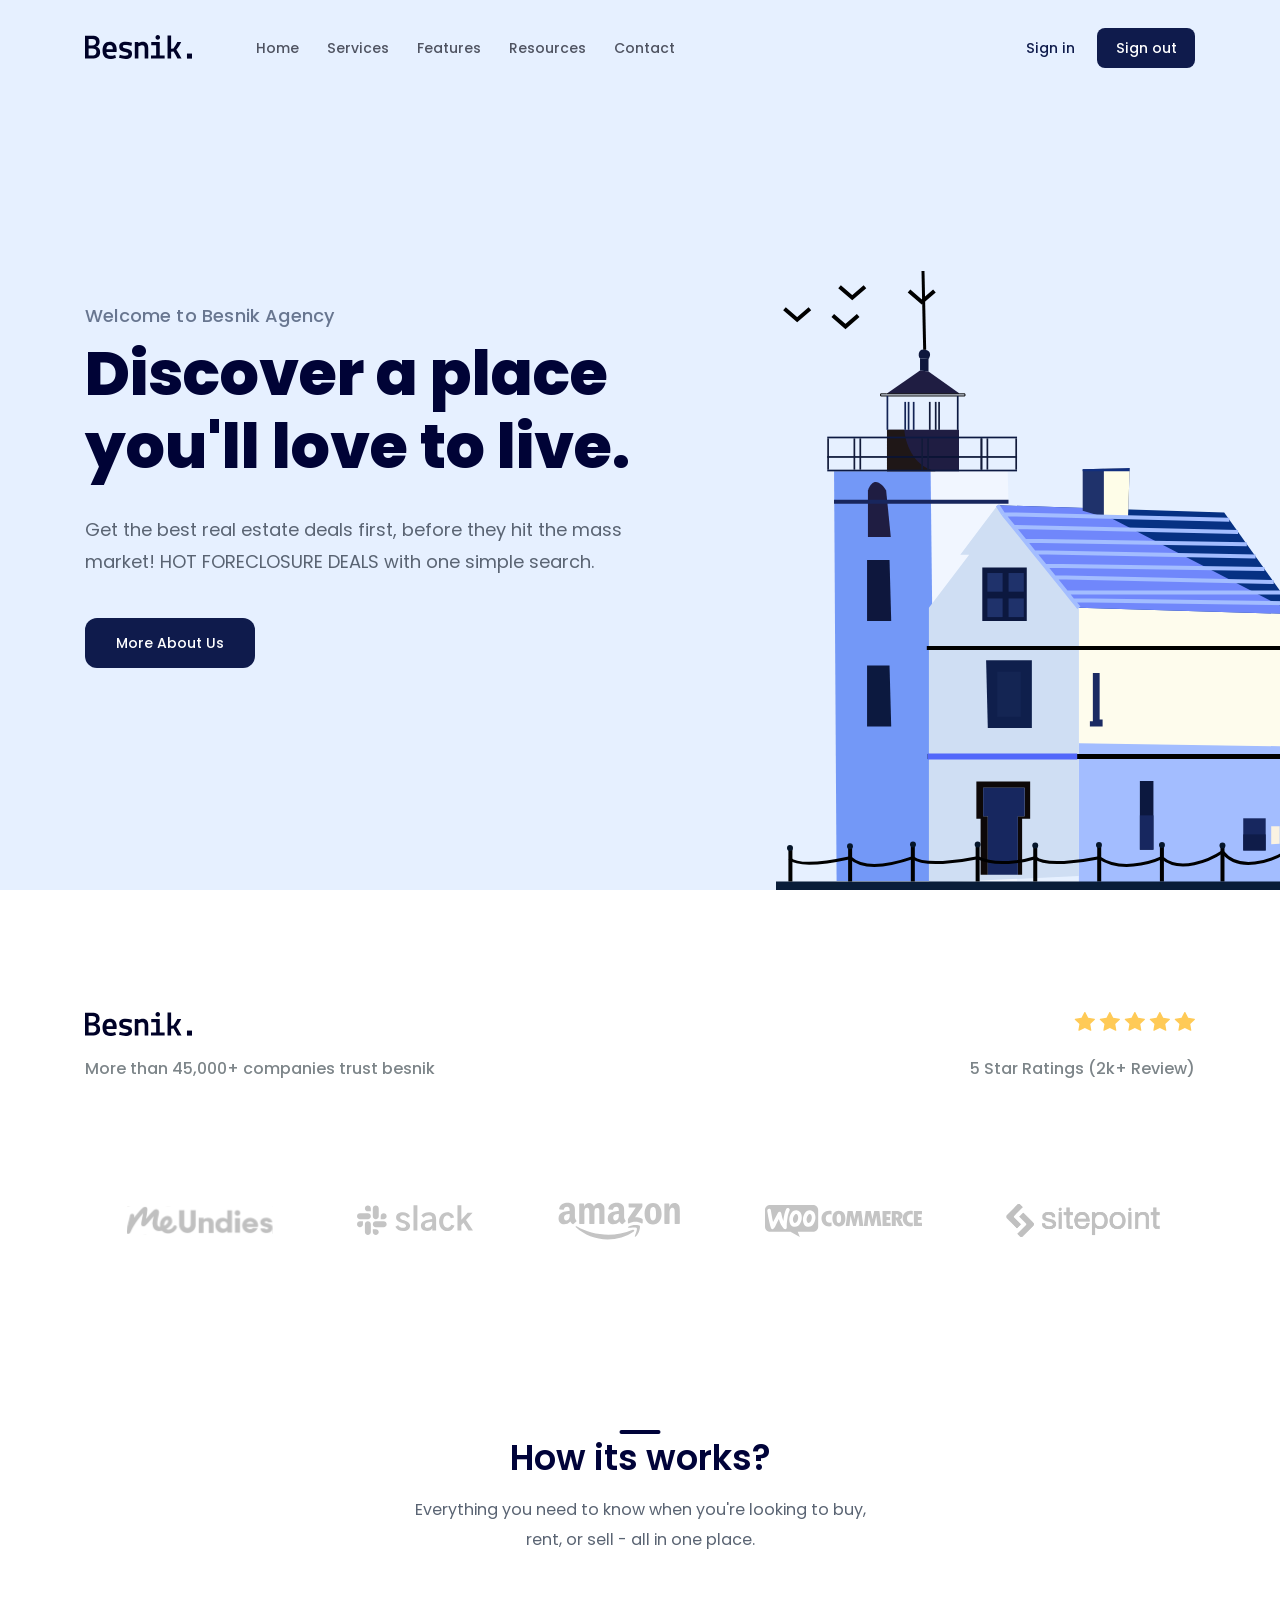
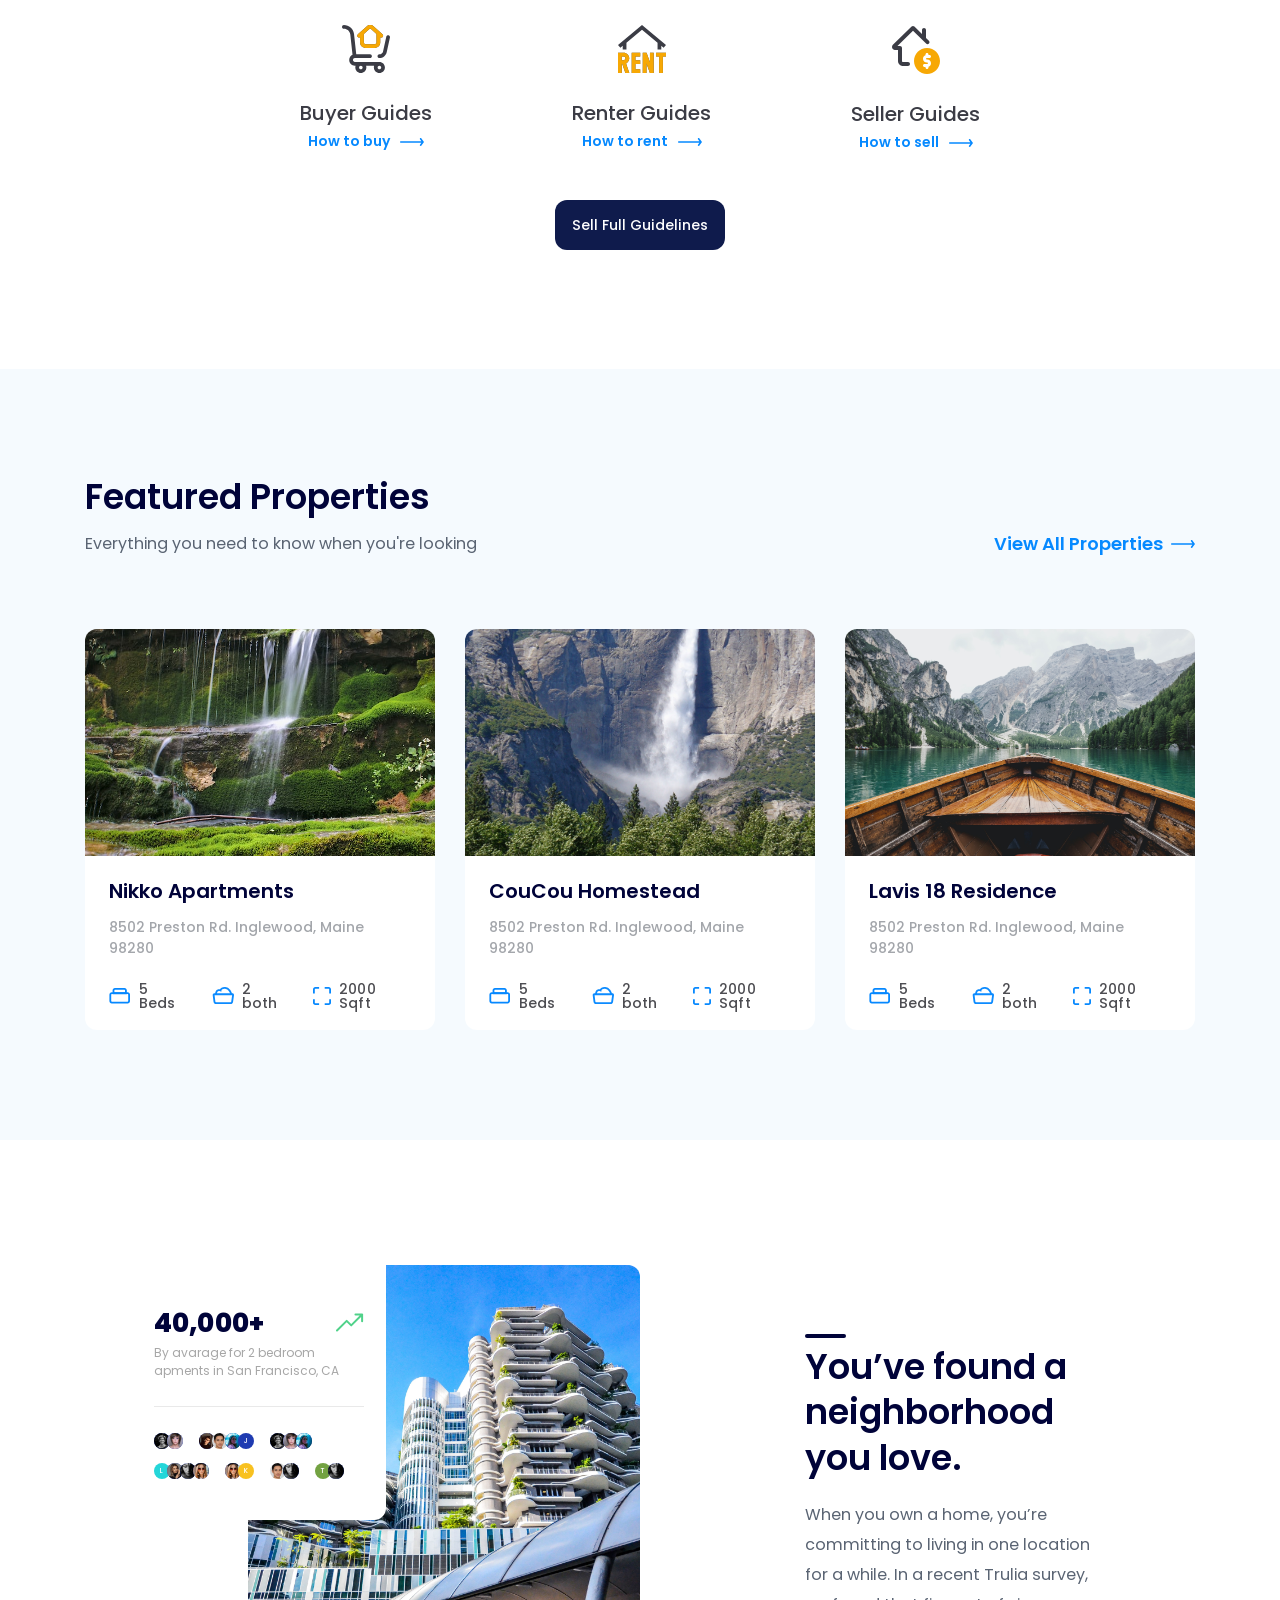
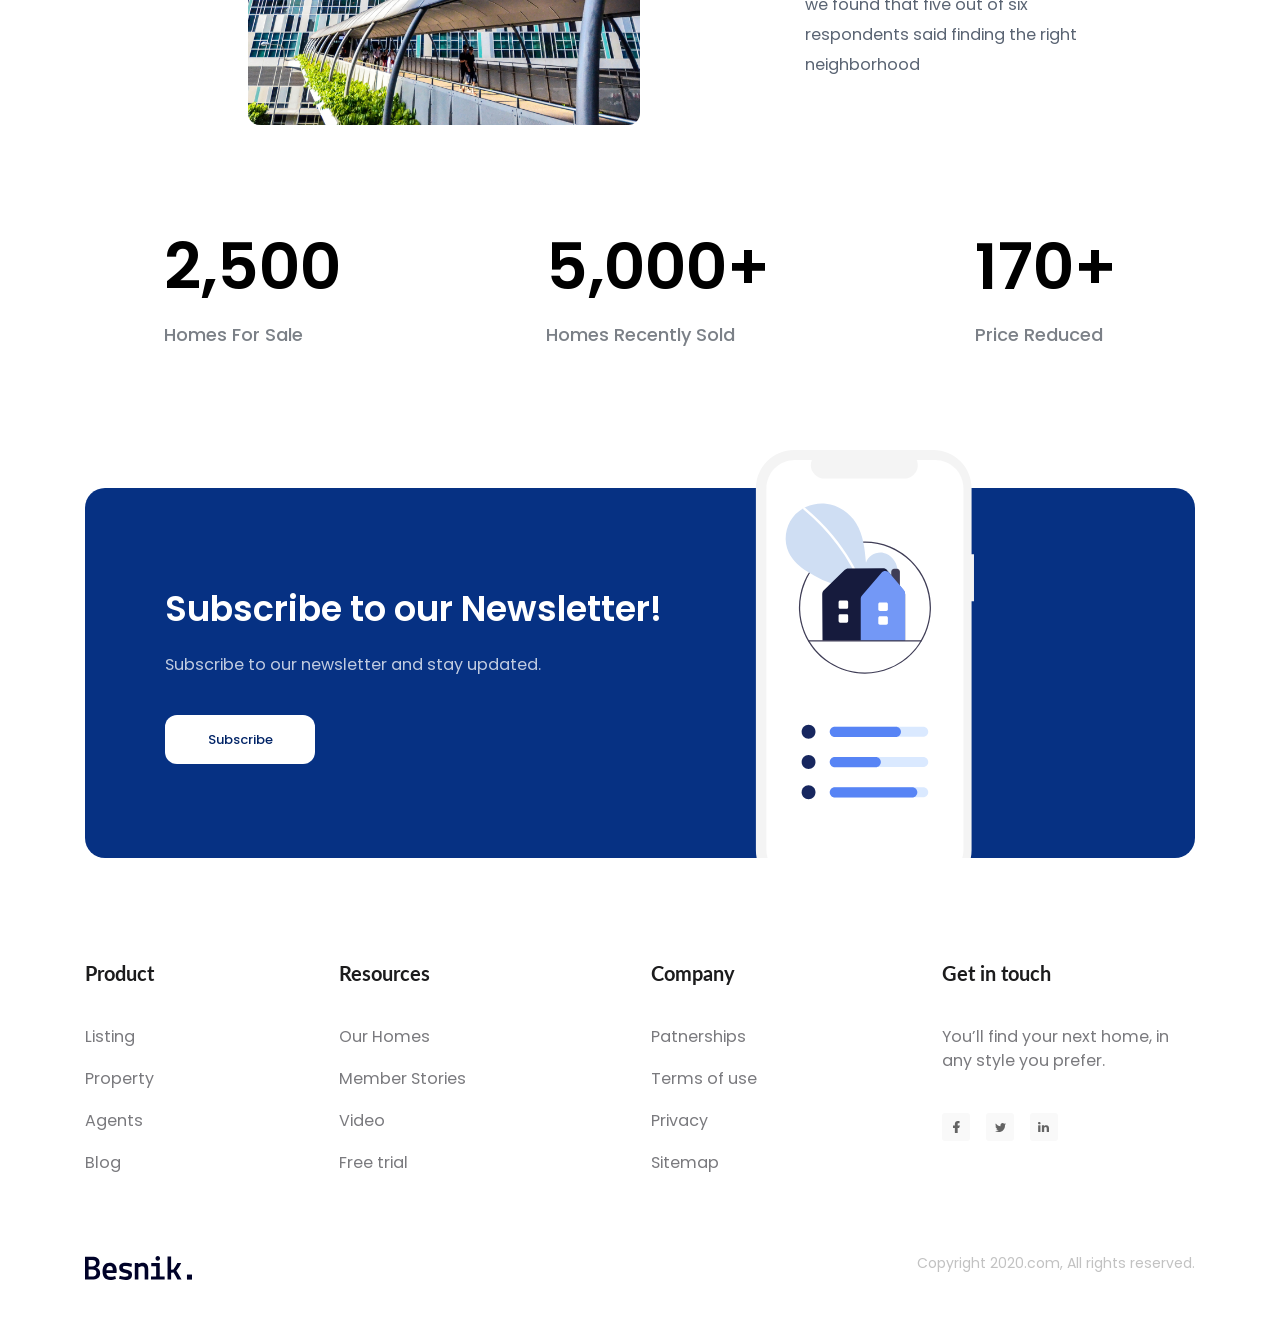
==== index.html @ 180d8fe3 "Rename" ====
<!DOCTYPE html>
<html lang="en">
    <head>
        <meta charset="UTF-8" />
        <meta http-equiv="X-UA-Compatible" content="IE=edge" />
        <meta name="viewport" content="width=device-width, initial-scale=1.0" />
        <link rel="stylesheet" href="./assets/css/reset.css" />
        <link rel="preconnect" href="https://fonts.googleapis.com" />
        <link rel="preconnect" href="https://fonts.gstatic.com" crossorigin />
        <link
            href="https://fonts.googleapis.com/css2?family=Lato:wght@700&display=swap"
            rel="stylesheet"
        />
        <link rel="stylesheet" href="./assets/font/stylesheet.css" />
        <link rel="stylesheet" href="./assets/css/style.css" />
        <title>Project 1</title>
    </head>
    <body>
        <main>
            <!-- Header -->
            <header class="stick-header">
                <div class="content">
                    <nav class="navbar">
                        <!-- Logo -->
                        <a href="#"
                            ><img src="./assets/image/Logo.svg" alt="Besnik."
                        /></a>
                        <!-- Navigation -->
                        <ul>
                            <li><a href="#">Home</a></li>
                            <li><a href="#services">Services</a></li>
                            <li><a href="#features">Features</a></li>
                            <li><a href="#resources">Resources</a></li>
                            <li><a href="#contact">Contact</a></li>
                        </ul>
                        <!-- Action -->
                        <div class="action">
                            <a href="#!" class="action-link">Sign in</a>
                            <a href="#!" class="btn btn-action">Sign out</a>
                        </div>
                    </nav>
                </div>
            </header>
            <div class="hero-wrap">
                <div class="content">
                    <!-- Hero -->
                    <div class="infor">
                        <p class="sub-title">Welcome to Besnik Agency</p>
                        <h1 class="title">
                            Discover a place you'll love to live.
                        </h1>
                        <p class="desc">
                            Get the best real estate deals first, before they
                            hit the mass market! HOT FORECLOSURE DEALS with one
                            simple search.
                        </p>
                        <a href="#!" class="btn hero-cta">More About Us</a>
                    </div>
                    <img
                        src="./assets/image/house illustration.svg"
                        alt="Discover a place you'll love to live"
                        class="hero-img"
                    />
                </div>
            </div>

            <!-- Client -->
            <div class="client">
                <div class="content">
                    <div class="row">
                        <img src="./assets/image/Logo.svg" alt="Besnik." />
                        <div class="star">
                            <img src="./assets/image/Star.svg" alt="star" />
                            <img src="./assets/image/Star.svg" alt="star" />
                            <img src="./assets/image/Star.svg" alt="star" />
                            <img src="./assets/image/Star.svg" alt="star" />
                            <img src="./assets/image/Star.svg" alt="star" />
                        </div>
                    </div>
                    <div class="row">
                        <p class="desc">
                            More than 45,000+ companies trust besnik
                        </p>
                        <p class="desc">5 Star Ratings (2k+ Review)</p>
                    </div>
                    <div class="image">
                        <a href="#!">
                            <img src="./assets/image/logo -1.svg" alt="" />
                        </a>
                        <a href="#!">
                            <img src="./assets/image/logo -2.svg" alt="" />
                        </a>
                        <a href="#!">
                            <img src="./assets/image/logo -3.svg" alt="" />
                        </a>
                        <a href="#!">
                            <img src="./assets/image/logo -4.svg" alt="" />
                        </a>
                        <a href="#!">
                            <img src="./assets/image/logo -5.svg" alt="" />
                        </a>
                    </div>
                </div>
            </div>

            <!-- Guide -->
            <div id="services" class="guide">
                <div class="content">
                    <h2 class="sub-title">How its works?</h2>
                    <p class="desc">
                        Everything you need to know when you're looking to buy,
                        rent, or sell - all in one place.
                    </p>

                    <ul class="list-guide">
                        <li class="guide-item">
                            <img
                                src="./assets/image/Buyer.svg"
                                alt="Buyer"
                                class="icon"
                            />
                            <h3 class="title">Buyer Guides</h3>
                            <a href="#!" class="link">
                                <span>How to buy</span>
                                <img
                                    src="./assets/image/arrow-right.svg"
                                    alt="Arrow"
                                    class="arrow"
                                />
                            </a>
                        </li>

                        <li class="guide-item">
                            <img
                                src="./assets/image/renter.svg"
                                alt="Renter"
                                class="icon"
                            />
                            <h3 class="title">Renter Guides</h3>
                            <a href="#!" class="link">
                                <span>How to rent</span>
                                <img
                                    src="./assets/image/arrow-right.svg"
                                    alt="Arrow"
                                    class="arrow"
                                />
                            </a>
                        </li>

                        <li class="guide-item">
                            <img
                                src="./assets/image/seller.svg"
                                alt="Buyer"
                                class="icon"
                            />
                            <h3 class="title">Seller Guides</h3>
                            <a href="#!" class="link">
                                <span>How to sell</span>
                                <img
                                    src="./assets/image/arrow-right.svg"
                                    alt="Arrow"
                                    class="arrow"
                                />
                            </a>
                        </li>
                    </ul>
                    <div class="guide-cta">
                        <a href="#!" class="btn">Sell Full Guidelines</a>
                    </div>
                </div>
            </div>

            <!-- Featured -->
            <div class="featured" id="features">
                <div class="content">
                    <header>
                        <h2 class="sub-title">Featured Properties</h2>
                        <div class="row">
                            <p class="desc">
                                Everything you need to know when you're looking
                            </p>
                            <a href="#!" class="link">
                                <span>View All Properties</span>
                                <img
                                    src="./assets/image/arrow-right.svg"
                                    alt="arrow"
                                    class="arrow"
                                />
                            </a>
                        </div>
                    </header>
                    <div class="list">
                        <!-- Feature 1 -->
                        <div class="item">
                            <a href="#!">
                                <img
                                    src="./assets/image/picture6.jpg"
                                    alt="picture1"
                                    class="thumb"
                                />
                            </a>
                            <div class="body">
                                <h3 class="title line-clamp">
                                    <a href="#!">Nikko Apartments</a>
                                </h3>
                                <p class="desc line-clamp">
                                    8502 Preston Rd. Inglewood, Maine 98280
                                </p>
                                <div class="info">
                                    <img
                                        src="./assets/image/icon1.svg"
                                        alt="icon1"
                                        class="icon"
                                    />
                                    <span class="label">5 Beds</span>
                                    <img
                                        src="./assets/image/icon2.svg"
                                        alt="icon1"
                                        class="icon"
                                    />
                                    <span class="label">2 both</span>
                                    <img
                                        src="./assets/image/icon3.svg"
                                        alt="icon1"
                                        class="icon"
                                    />
                                    <span class="label">2000 Sqft</span>
                                </div>
                            </div>
                        </div>
                        <!-- Feature 2 -->
                        <div class="item">
                            <a href="#!">
                                <img
                                    src="./assets/image/picture7.jpg"
                                    alt="picture1"
                                    class="thumb"
                                />
                            </a>
                            <div class="body">
                                <h3 class="title line-clamp">
                                    <a href="#!">CouCou Homestead</a>
                                </h3>
                                <p class="desc line-clamp">
                                    8502 Preston Rd. Inglewood, Maine 98280
                                </p>
                                <div class="info">
                                    <img
                                        src="./assets/image/icon1.svg"
                                        alt="icon1"
                                        class="icon"
                                    />
                                    <span class="label">5 Beds</span>
                                    <img
                                        src="./assets/image/icon2.svg"
                                        alt="icon1"
                                        class="icon"
                                    />
                                    <span class="label">2 both</span>
                                    <img
                                        src="./assets/image/icon3.svg"
                                        alt="icon1"
                                        class="icon"
                                    />
                                    <span class="label">2000 Sqft</span>
                                </div>
                            </div>
                        </div>
                        <!-- Feature 3 -->
                        <div class="item">
                            <a href="#!">
                                <img
                                    src="./assets/image/picture8.jpg"
                                    alt="picture1"
                                    class="thumb"
                                />
                            </a>
                            <div class="body">
                                <h3 class="title line-clamp">
                                    <a href="#!">Lavis 18 Residence</a>
                                </h3>
                                <p class="desc line-clamp">
                                    8502 Preston Rd. Inglewood, Maine 98280
                                </p>
                                <div class="info">
                                    <img
                                        src="./assets/image/icon1.svg"
                                        alt="icon1"
                                        class="icon"
                                    />
                                    <span class="label">5 Beds</span>
                                    <img
                                        src="./assets/image/icon2.svg"
                                        alt="icon1"
                                        class="icon"
                                    />
                                    <span class="label">2 both</span>
                                    <img
                                        src="./assets/image/icon3.svg"
                                        alt="icon1"
                                        class="icon"
                                    />
                                    <span class="label">2000 Sqft</span>
                                </div>
                            </div>
                        </div>
                    </div>
                </div>
            </div>

            <!-- Stats -->
            <div class="stats" id="resources">
                <div class="content">
                    <div class="row">
                        <div class="img-block">
                            <img
                                class="image"
                                src="./assets/image/picture10.jpg"
                                alt="You’ve found a neighborhood you love."
                            />
                            <!-- Trend -->
                            <div class="trend">
                                <div class="row">
                                    <strong class="value">40,000+</strong>
                                    <img
                                        src="./assets/image/Vector 120.svg"
                                        alt=""
                                        class="icon"
                                    />
                                </div>
                                <p class="desc">
                                    By avarage for 2 bedroom apments in San
                                    Francisco, CA
                                </p>
                                <div class="separate"></div>
                                <div class="avatar-box">
                                    <div class="avatar-group">
                                        <img
                                            src="./assets/image/avatar-1.jpeg"
                                            alt=""
                                            class="avatar"
                                        />
                                        <img
                                            src="./assets/image/avatar-2.jpg"
                                            alt=""
                                            class="avatar"
                                        />
                                    </div>
                                    <div class="avatar-group">
                                        <img
                                            src="./assets/image/avatar-3.jpg"
                                            alt=""
                                            class="avatar"
                                        />
                                        <img
                                            src="./assets/image/avatar-9.jpg"
                                            alt=""
                                            class="avatar"
                                        />
                                        <img
                                            src="./assets/image/avatar-5.jpg"
                                            alt=""
                                            class="avatar"
                                        />
                                        <div class="avatar">J</div>
                                    </div>
                                    <div class="avatar-group">
                                        <img
                                            src="./assets/image/avatar-1.jpeg"
                                            alt=""
                                            class="avatar"
                                        />
                                        <img
                                            src="./assets/image/avatar-2.jpg"
                                            alt=""
                                            class="avatar"
                                        />
                                        <img
                                            src="./assets/image/avatar-5.jpg"
                                            alt=""
                                            class="avatar"
                                        />
                                    </div>
                                    <div class="avatar-group">
                                        <div
                                            class="avatar"
                                            style="--bg-color: #24d6d9"
                                        >
                                            L
                                        </div>
                                        <img
                                            src="./assets/image/avatar-8.jpg"
                                            alt=""
                                            class="avatar"
                                        />
                                        <img
                                            src="./assets/image/avatar-6.jpeg"
                                            alt=""
                                            class="avatar"
                                        />
                                        <img
                                            src="./assets/image/avatar-10.jpg"
                                            alt=""
                                            class="avatar"
                                        />
                                    </div>
                                    <div class="avatar-group">
                                        <img
                                            src="./assets/image/avatar-10.jpg"
                                            alt=""
                                            class="avatar"
                                        />
                                        <div
                                            class="avatar"
                                            style="--bg-color: #f8c120"
                                        >
                                            K
                                        </div>
                                    </div>
                                    <div class="avatar-group">
                                        <img
                                            src="./assets/image/avatar-9.jpg"
                                            alt=""
                                            class="avatar"
                                        />
                                        <img
                                            src="./assets/image/avatar-6.jpeg"
                                            alt=""
                                            class="avatar"
                                        />
                                    </div>
                                    <div class="avatar-group">
                                        <div
                                            class="avatar"
                                            style="--bg-color: #73a242"
                                        >
                                            T
                                        </div>
                                        <img
                                            src="./assets/image/avatar-6.jpeg"
                                            alt=""
                                            class="avatar"
                                        />
                                    </div>
                                </div>
                            </div>
                        </div>
                        <div class="info-block">
                            <h2 class="sub-title">
                                You’ve found a neighborhood you love.
                            </h2>
                            <p class="desc">
                                When you own a home, you’re committing to living
                                in one location for a while. In a recent Trulia
                                survey, we found that five out of six
                                respondents said finding the right neighborhood
                            </p>
                        </div>
                    </div>
                    <div class="row row-qyt">
                        <div class="qyt-item">
                            <strong class="qyt">2,500</strong>
                            <p class="qyt-desc">Homes For Sale</p>
                        </div>
                        <div class="qyt-item">
                            <strong class="qyt">5,000+</strong>
                            <p class="qyt-desc">Homes Recently Sold</p>
                        </div>
                        <div class="qyt-item">
                            <strong class="qyt">170+</strong>
                            <p class="qyt-desc">Price Reduced</p>
                        </div>
                    </div>
                </div>
            </div>

            <!-- Subscription -->
            <div class="subscription" id="contact">
                <div class="content">
                    <div class="body">
                        <div class="info">
                            <h2 class="sub-title line-clamp">
                                Subscribe to our Newsletter!
                            </h2>
                            <p class="desc line-clamp" style="--line-clamp: 3">
                                Subscribe to our newsletter and stay updated.
                            </p>
                            <a href="#!" class="btn">Subscribe</a>
                        </div>
                        <img
                            src="./assets/image/home.svg"
                            alt="Subscribe to our Newsletter!"
                            class="image"
                        />
                    </div>
                </div>
            </div>

            <!-- Footer -->
            <footer class="footer">
                <div class="content">
                    <div class="row row-top">
                        <!-- Product column -->
                        <div class="column">
                            <h3 class="heading">Product</h3>
                            <ul class="list">
                                <li class="item">
                                    <a href="" class="link">Listing</a>
                                </li>
                                <li class="item">
                                    <a href="" class="link">Property</a>
                                </li>
                                <li class="item">
                                    <a href="" class="link">Agents</a>
                                </li>
                                <li class="item">
                                    <a href="" class="link">Blog</a>
                                </li>
                            </ul>
                        </div>
                        <!-- Resources column -->
                        <div class="column">
                            <h3 class="heading">Resources</h3>
                            <ul class="list">
                                <li class="item">
                                    <a href="" class="link">Our Homes</a>
                                </li>
                                <li class="item">
                                    <a href="" class="link">Member Stories</a>
                                </li>
                                <li class="item">
                                    <a href="" class="link">Video</a>
                                </li>
                                <li class="item">
                                    <a href="" class="link">Free trial</a>
                                </li>
                            </ul>
                        </div>
                        <!-- Company column -->
                        <div class="column">
                            <h3 class="heading">Company</h3>
                            <ul class="list">
                                <li class="item">
                                    <a href="" class="link">Patnerships</a>
                                </li>
                                <li class="item">
                                    <a href="" class="link">Terms of use</a>
                                </li>
                                <li class="item">
                                    <a href="" class="link">Privacy</a>
                                </li>
                                <li class="item">
                                    <a href="" class="link">Sitemap</a>
                                </li>
                            </ul>
                        </div>
                        <!-- Get in touch column -->
                        <div class="column">
                            <h3 class="heading">Get in touch</h3>
                            <p class="desc">
                                You’ll find your next home, in any style you
                                prefer.
                            </p>
                            <div class="icon-link">
                                <a href="" class="social-link">
                                    <img
                                        src="./assets/image/Facebook.svg"
                                        alt=""
                                    />
                                </a>
                                <a href="" class="social-link">
                                    <img
                                        src="./assets/image/Twitter.svg"
                                        alt=""
                                    />
                                </a>
                                <a href="" class="social-link">
                                    <img
                                        src="./assets/image/inlink.svg"
                                        alt=""
                                    />
                                </a>
                            </div>
                        </div>
                    </div>
                    <div class="row row-bottom">
                        <img src="./assets/image/Logo.svg" alt="Besnik." />
                        <p class="copy-right">
                            Copyright 2020.com, All rights reserved.
                        </p>
                    </div>
                </div>
            </footer>
        </main>
    </body>
</html>
---- assets/font/stylesheet.css ----
/* ========================Poppins================================= */
@font-face {
    font-family: 'Poppins';
    src: url('Poppins/Poppins-BlackItalic.woff2') format('woff2'),
        url('Poppins/Poppins-BlackItalic.woff') format('woff');
    font-weight: 900;
    font-style: italic;
    font-display: swap;
}

@font-face {
    font-family: 'Poppins';
    src: url('Poppins/Poppins-Bold.woff2') format('woff2'),
        url('Poppins/Poppins-Bold.woff') format('woff');
    font-weight: bold;
    font-style: normal;
    font-display: swap;
}

@font-face {
    font-family: 'Poppins';
    src: url('Poppins/Poppins-Black.woff2') format('woff2'),
        url('Poppins/Poppins-Black.woff') format('woff');
    font-weight: 900;
    font-style: normal;
    font-display: swap;
}

@font-face {
    font-family: 'Poppins';
    src: url('Poppins/Poppins-BoldItalic.woff2') format('woff2'),
        url('Poppins/Poppins-BoldItalic.woff') format('woff');
    font-weight: bold;
    font-style: italic;
    font-display: swap;
}

@font-face {
    font-family: 'Poppins';
    src: url('Poppins/Poppins-Light.woff2') format('woff2'),
        url('Poppins/Poppins-Light.woff') format('woff');
    font-weight: 300;
    font-style: normal;
    font-display: swap;
}

@font-face {
    font-family: 'Poppins';
    src: url('Poppins/Poppins-ExtraBoldItalic.woff2') format('woff2'),
        url('Poppins/Poppins-ExtraBoldItalic.woff') format('woff');
    font-weight: bold;
    font-style: italic;
    font-display: swap;
}

@font-face {
    font-family: 'Poppins';
    src: url('Poppins/Poppins-Italic.woff2') format('woff2'),
        url('Poppins/Poppins-Italic.woff') format('woff');
    font-weight: normal;
    font-style: italic;
    font-display: swap;
}

@font-face {
    font-family: 'Poppins';
    src: url('Poppins/Poppins-ExtraBold.woff2') format('woff2'),
        url('Poppins/Poppins-ExtraBold.woff') format('woff');
    font-weight: bold;
    font-style: normal;
    font-display: swap;
}

@font-face {
    font-family: 'Poppins';
    src: url('Poppins/Poppins-ExtraLight.woff2') format('woff2'),
        url('Poppins/Poppins-ExtraLight.woff') format('woff');
    font-weight: 200;
    font-style: normal;
    font-display: swap;
}

@font-face {
    font-family: 'Poppins';
    src: url('Poppins/Poppins-ExtraLightItalic.woff2') format('woff2'),
        url('Poppins/Poppins-ExtraLightItalic.woff') format('woff');
    font-weight: 200;
    font-style: italic;
    font-display: swap;
}

@font-face {
    font-family: 'Poppins';
    src: url('Poppins/Poppins-SemiBold.woff2') format('woff2'),
        url('Poppins/Poppins-SemiBold.woff') format('woff');
    font-weight: 600;
    font-style: normal;
    font-display: swap;
}

@font-face {
    font-family: 'Poppins';
    src: url('Poppins/Poppins-MediumItalic.woff2') format('woff2'),
        url('Poppins/Poppins-MediumItalic.woff') format('woff');
    font-weight: 500;
    font-style: italic;
    font-display: swap;
}

@font-face {
    font-family: 'Poppins';
    src: url('Poppins/Poppins-Medium.woff2') format('woff2'),
        url('Poppins/Poppins-Medium.woff') format('woff');
    font-weight: 500;
    font-style: normal;
    font-display: swap;
}

@font-face {
    font-family: 'Poppins';
    src: url('Poppins/Poppins-Regular.woff2') format('woff2'),
        url('Poppins/Poppins-Regular.woff') format('woff');
    font-weight: normal;
    font-style: normal;
    font-display: swap;
}

@font-face {
    font-family: 'Poppins';
    src: url('Poppins/Poppins-LightItalic.woff2') format('woff2'),
        url('Poppins/Poppins-LightItalic.woff') format('woff');
    font-weight: 300;
    font-style: italic;
    font-display: swap;
}

@font-face {
    font-family: 'Poppins';
    src: url('Poppins/Poppins-SemiBoldItalic.woff2') format('woff2'),
        url('Poppins/Poppins-SemiBoldItalic.woff') format('woff');
    font-weight: 600;
    font-style: italic;
    font-display: swap;
}

@font-face {
    font-family: 'Poppins';
    src: url('Poppins/Poppins-ThinItalic.woff2') format('woff2'),
        url('Poppins/Poppins-ThinItalic.woff') format('woff');
    font-weight: 100;
    font-style: italic;
    font-display: swap;
}

@font-face {
    font-family: 'Poppins';
    src: url('Poppins/Poppins-Thin.woff2') format('woff2'),
        url('Poppins/Poppins-Thin.woff') format('woff');
    font-weight: 100;
    font-style: normal;
    font-display: swap;
}
---- assets/css/style.css ----
* {
    box-sizing: border-box;
}
:root {
    --primary-color: #0f1b4c;
}
html,
body {
    scroll-behavior: smooth;
}
html {
    font-size: 62.5%;
}
body {
    font-size: 1.6rem;
    font-family: "Poppins", sans-serif;
}
/* Common */
a {
    text-decoration: none;
}
.btn {
    display: inline-block;
    min-width: 98px;
    background: var(--primary-color);
    padding: 18px 16px;
    border-radius: 12px;
    font-weight: 500;
    font-size: 14px;
    text-align: center;
    color: #ffffff;
}
.btn:hover {
    opacity: 0.9;
}
.content {
    max-width: 1110px;
    width: calc(100% - 48px);
    margin-left: auto;
    margin-right: auto;
}
.line-clamp {
    display: -webkit-box;
    -webkit-line-clamp: var(--line-clamp, 2);
    -webkit-box-orient: vertical;
    overflow: hidden;
}
/* Header */
.stick-header {
    background-color: #e6f0ff;
    padding-top: 16px;
    position: sticky;
    top: 0;
    z-index: 1;
}

.navbar {
    display: flex;
    align-items: center;
    padding: 12px 0;
}
.navbar ul {
    display: flex;
    padding-left: 50px;
}
.navbar ul a {
    padding: 8px 14px;
    font-weight: 500;
    font-size: 1.4rem;
    line-height: 21px;
    color: #4f5361;
}
.navbar ul a:hover {
    text-decoration: underline;
}
.navbar .action {
    margin-left: auto;
}
.action .action-link {
    font-weight: 500;
    font-size: 1.4rem;
    line-height: 21px;
    color: var(--primary-color);
}
.action .action-link:hover {
    text-decoration: underline;
}
.action .btn-action {
    padding: 13px 16px;
    margin-left: 18px;
    border-radius: 8px;
}

/* Hero */
.hero-wrap {
    display: flex; /* để loại bỏ khoảng cách margin cosllap gây ra */
    justify-content: center;
    flex-direction: column;
    position: relative;
    background-color: #e6f0ff;
    height: calc(100vh - 90px);
}
.hero-wrap .infor {
    width: 51%;
}

.hero-wrap .infor .sub-title {
    font-weight: 500;
    font-size: 1.8rem;
    line-height: 1.5;
    letter-spacing: 0.01em;
    color: #687690;
}

.hero-wrap .infor .title {
    margin-top: 8px;
    font-weight: 700;
    font-size: 6.2rem;
    line-height: 1.19;
    color: #000336;
}

.hero-wrap .infor .desc {
    margin-top: 30px;
    font-weight: 400;
    font-size: 1.8rem;
    line-height: 1.78;
    color: #5a6473;
}

.hero-cta {
    min-width: 170px;
    margin-top: 40px;
}
.hero-img {
    position: absolute;
    right: calc((100vw - 1110px) / 2 - 165px);
    bottom: 0;
}

/* Client */
.client {
    margin-top: 79px;
    padding: 43px 0 41px;
}

.client .row {
    display: flex;
    justify-content: space-between;
}
.client .row .desc {
    margin-top: 23px;
    font-weight: 500;
    font-size: 1.6rem;
    line-height: 1.25;
    color: #7d8589;
}
.client .image {
    display: flex;
    justify-content: space-between;
    margin-top: 96px;
}
.client .image a {
    display: flex;
    align-items: center;
    height: 91px;
    padding: 0 42px;
}
.client .image a:hover {
    box-shadow: 0px 10px 20px rgba(0, 0, 0, 0.1);
    border-radius: 12px;
}

/* Guide */
.guide {
    margin-top: 40px;
    padding: 93px 0 79px;
}
.guide .sub-title {
    position: relative;
    font-weight: 600;
    font-size: 3.5rem;
    line-height: 1;
    text-align: center;
    color: #000339;
}

.guide .sub-title::before {
    position: absolute;
    content: "";
    display: inline-block;
    width: 41px;
    height: 4px;
    background: #000339;
    border-radius: 12px;
    left: 50%;
    transform: translateX(-50%);
    top: -10px;
}
.guide .desc {
    max-width: 42%;
    margin: 20px auto 0px;
    font-weight: 400;
    font-size: 1.6rem;
    line-height: 1.88;
    text-align: center;
    color: #5a6473;
}

.list-guide {
    display: flex;
    justify-content: center;
    margin-top: 70px;
}

.list-guide .guide-item {
    margin: 0px 70px;
    text-align: center;
}

.guide-item .title {
    margin-top: 26px;
    font-weight: 500;
    font-size: 2rem;
    line-height: 1.1;
    text-align: center;

    color: #3b3c45;
}

.guide-item .link {
    display: inline-block;
    margin-top: 10px;
    font-weight: 600;
    font-size: 1.4rem;
    text-align: center;
    color: #0689ff;
}
.guide-item .link .arrow {
    margin-left: 7px;
}

.guide-cta {
    margin-top: 50px;
    display: flex;
    justify-content: center;
}
.guide-cta .btn {
    min-width: 170px;
}

/* Featured */
.featured {
    margin-top: 40px;
    background-color: #f5fafe;
    padding: 110px 0;
}
.featured .sub-title {
    font-weight: 600;
    font-size: 3.5rem;
    line-height: 1;
    color: #000339;
}
.featured .row {
    margin-top: 15px;
    display: flex;
    justify-content: space-between;
}
.featured .row .desc {
    font-weight: 400;
    font-size: 1.6rem;
    line-height: 1.88;
    color: #5a6473;
}
.featured .row .link {
    display: flex;
    align-items: center;
    font-weight: 600;
    font-size: 1.8rem;
    color: #0689ff;
}
.featured .link .arrow {
    margin-left: 8px;
}

/* featured item */
.featured .list {
    margin-top: 70px;
    display: flex;
    gap: 30px;
}
.featured .item {
    background-color: #ffffff;
    flex: 1;
    border-radius: 12px;
}
.featured .item .body {
    padding: 17px 24px 20px;
}
.featured .item .thumb {
    object-fit: cover;
    width: 100%;
    height: 227px;
    border-top-left-radius: 12px;
    border-top-right-radius: 12px;
}
.featured .item .title a {
    font-style: normal;
    font-weight: 600;
    font-size: 2rem;
    line-height: 1.5;
    color: #000339;
}
.featured .item .desc {
    margin-top: 11px;
    font-weight: 500;
    font-size: 1.4rem;
    line-height: 1.5;
    color: #a3a6ab;
}
.featured .item .info {
    margin-top: 23px;
    display: flex;
    align-items: center;
}
.featured .info .icon {
    margin-left: 23px;
}
.featured .info .icon:first-child {
    margin-left: 0px;
}
.featured .info .label {
    margin-left: 8px;
    font-weight: 500;
    font-size: 1.4rem;
    letter-spacing: 0.01em;
    color: #4d4d52;
}

/* Stats */
.stats {
    margin-top: 75px;
    padding: 50px 0px;
}
.stats .content {
    max-width: 1017px;
}
.stats .row {
    display: flex;
}
.stats .img-block,
.info-block {
    width: 50%;
}
.stats .img-block {
    position: relative;
}
.stats .img-block .image {
    width: 77%;
    height: 460px;
    display: block;
    margin-left: auto;
    object-fit: cover;
    border-radius: 12px;
}
.stats .img-block .trend {
    position: absolute;
    top: 0;
    left: 0;
    width: 50%;
    padding: 45px 22px 41px;
    border-radius: 0px 0px 12px 12px;
    background-color: #ffffff;
}
.img-block .trend .value {
    font-weight: 700;
    font-size: 2.6rem;
    letter-spacing: 0.01em;

    color: #000339;
}
.img-block .trend .icon {
    margin-left: auto;
}
.img-block .trend .desc {
    margin-top: 8px;
    font-weight: 400;
    font-size: 1.2rem;
    line-height: 1.5;
    color: #a7a7a7;
}
.img-block .trend .separate {
    margin-top: 25.51px;
    height: 1.2px;
    background: #e9e9e9;
}
.avatar-box {
    display: flex;
    gap: 14px 16px;
    flex-wrap: wrap;
    margin-top: 26px;
}
.avatar-box .avatar-group {
    display: flex;
}
.avatar-box .avatar-group .avatar {
    width: 16px;
    height: 16px;
    border-radius: 50%;
    object-fit: cover;
    margin-left: -3px;
    background-color: var(--bg-color, #1f3bb1);
    line-height: 16px;
    text-align: center;
    font-weight: 450;
    font-size: 0.7rem;
    letter-spacing: -0.02em;
    color: #ffffff;
}
.avatar-box .avatar-group .avatar:first-child {
    margin-left: 0;
}
.stats .info-block {
    padding: 79px 0px 0px 165px;
}
.stats .info-block .sub-title {
    position: relative;
    font-weight: 600;
    font-size: 3.5rem;
    line-height: 1.29;
    color: #000339;
    width: 269px;
}
.stats .info-block .sub-title::before {
    content: "";
    display: inline-block;
    position: absolute;
    left: 0;
    top: -10px;
    width: 41px;
    height: 4px;
    background: #000339;
    border-radius: 12px;
}
.stats .info-block .desc {
    width: 309px;
    margin-top: 20px;
    font-weight: 400;
    font-size: 1.6rem;
    line-height: 1.88;
    color: #5a6473;
}
/* Quantity */
.row-qyt {
    margin-top: 110px;
    justify-content: space-between;
    padding: 0 32px;
}
.qyt-item .qyt {
    font-weight: 600;
    font-size: 6.4rem;
    color: #000000;
}
.qyt-item .qyt-desc {
    margin-top: 22px;
    font-weight: 500;
    font-size: 1.8rem;
    line-height: 1.5;
    color: #7b8087;
}
/* Subscription */
.subscription {
    margin-top: 90px;
}
.subscription .body {
    background: #063183;
    border-radius: 20px;
    height: 370px;
    display: flex;
    position: relative;
    align-items: center;
}
.subscription .body .info {
    padding: 0 80px;
    max-width: 670px;
    width: 100%;
}
.subscription .info .sub-title {
    font-weight: 600;
    font-size: 3.5rem;
    line-height: 1.5;
    color: #ffffff;
}
.subscription .info .desc {
    margin-top: 15px;
    font-weight: 400;
    font-size: 1.6rem;
    line-height: 1.88;
    color: #ffffff;
    opacity: 0.75;
}
.subscription .info .btn {
    min-width: 150px;
    margin-top: 34px;
    background: #ffffff;
    font-weight: 500;
    font-size: 1.3rem;
    color: #002366;
}
.subscription .image {
    position: absolute;
    bottom: 0;
    right: 221px;
}

/* Footer */
.footer {
    margin-top: 55px;
    padding: 50px 0 58px;
}
.footer .row {
    display: flex;
}
.footer .row-top {
    gap: 185px;
}
.footer .heading {
    font-family: "Lato";
    font-weight: 700;
    font-size: 2rem;
    color: #1c1c1d;
}
.footer .list,
.footer .desc {
    margin-top: 42px;
}
.footer .item {
    margin-top: 18px;
    white-space: nowrap;
}
.footer .item .link,
.footer .desc {
    font-weight: 400;
    font-size: 1.6rem;
    line-height: 1.5;
    color: #7a7a7e;
}

.footer .icon-link {
    margin-top: 40px;
    display: flex;
}
.footer .social-link {
    display: flex;
    align-items: center;
    justify-content: center;
    width: 28px;
    height: 28px;
    border-radius: 3px;
    background-color: #f9f9f9;
}
.footer .social-link + .social-link {
    margin-left: 16px;
}
.footer .social-link:hover {
    background-color: #ebebeb;
}

.footer .row-bottom {
    margin-top: 81px;
    justify-content: space-between;
}
.footer .copy-right {
    font-weight: 400;
    font-size: 1.4rem;
    color: #c2c2c2;
}
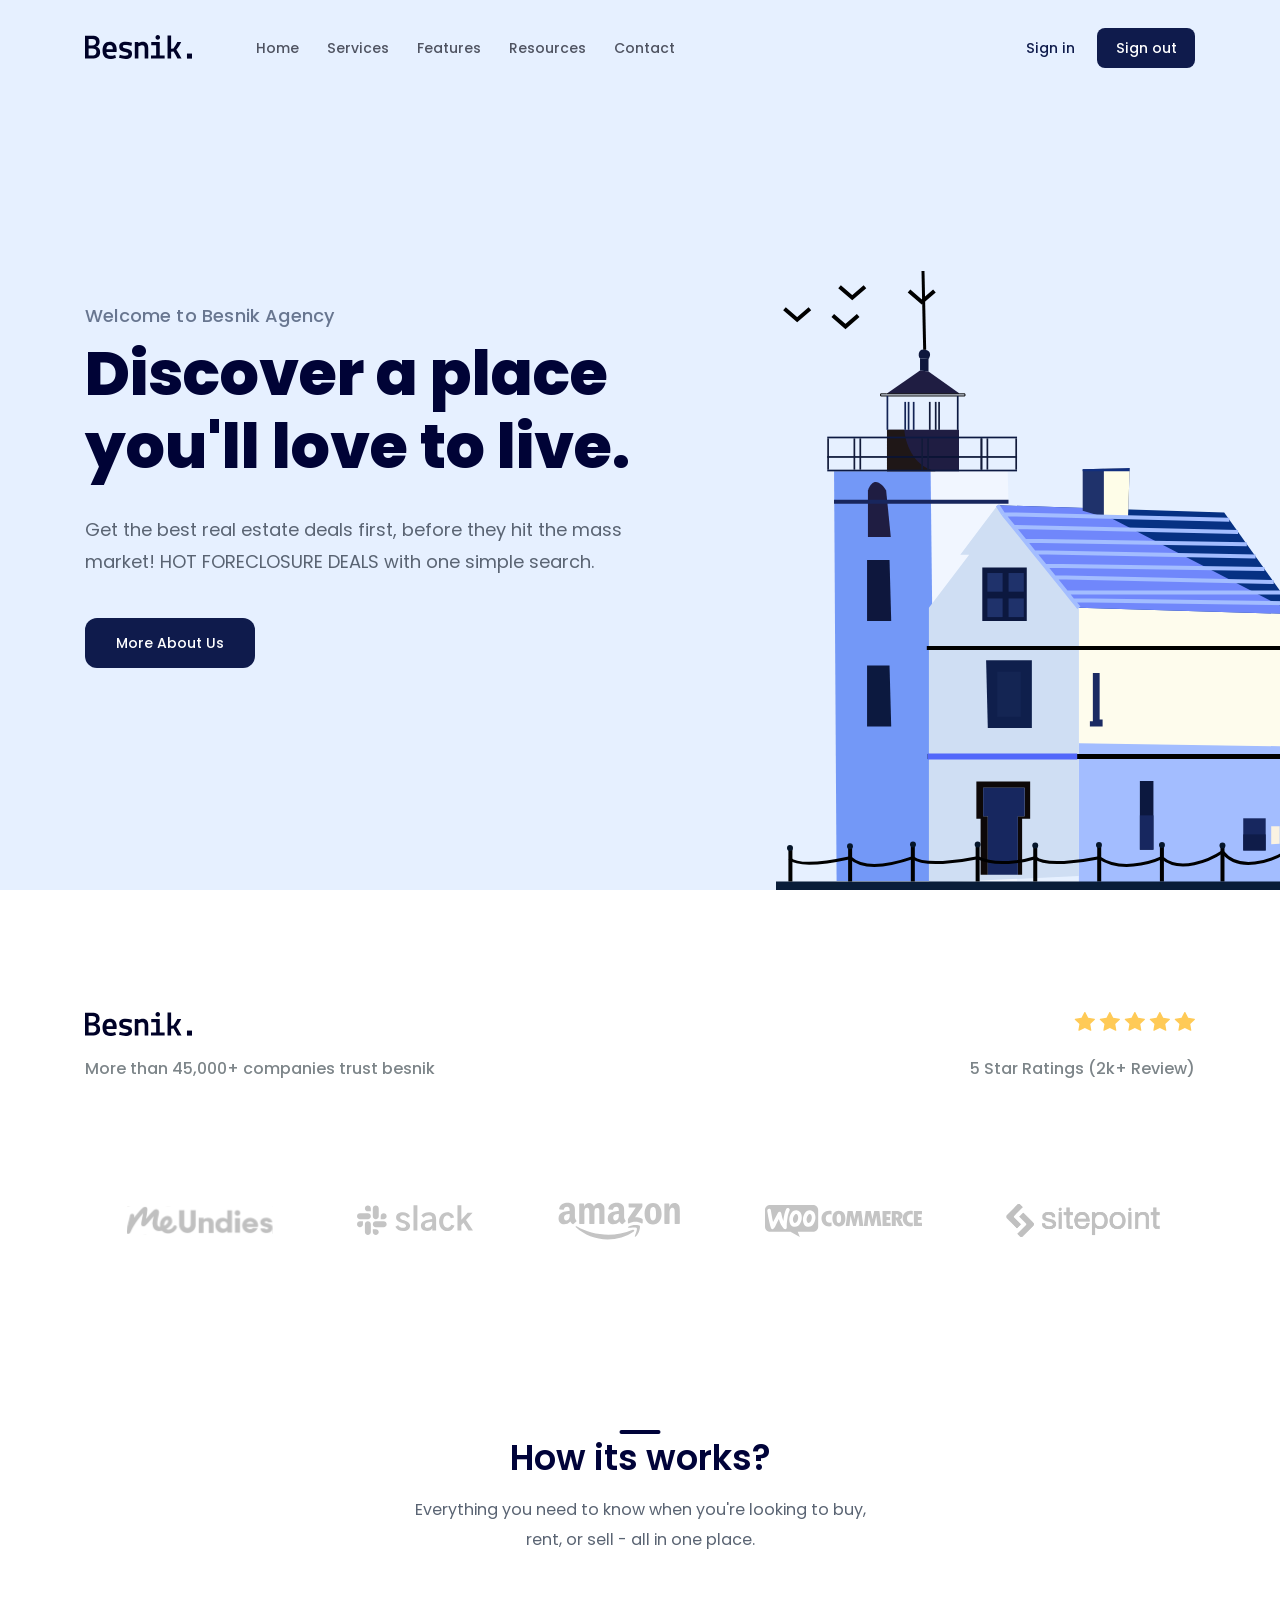
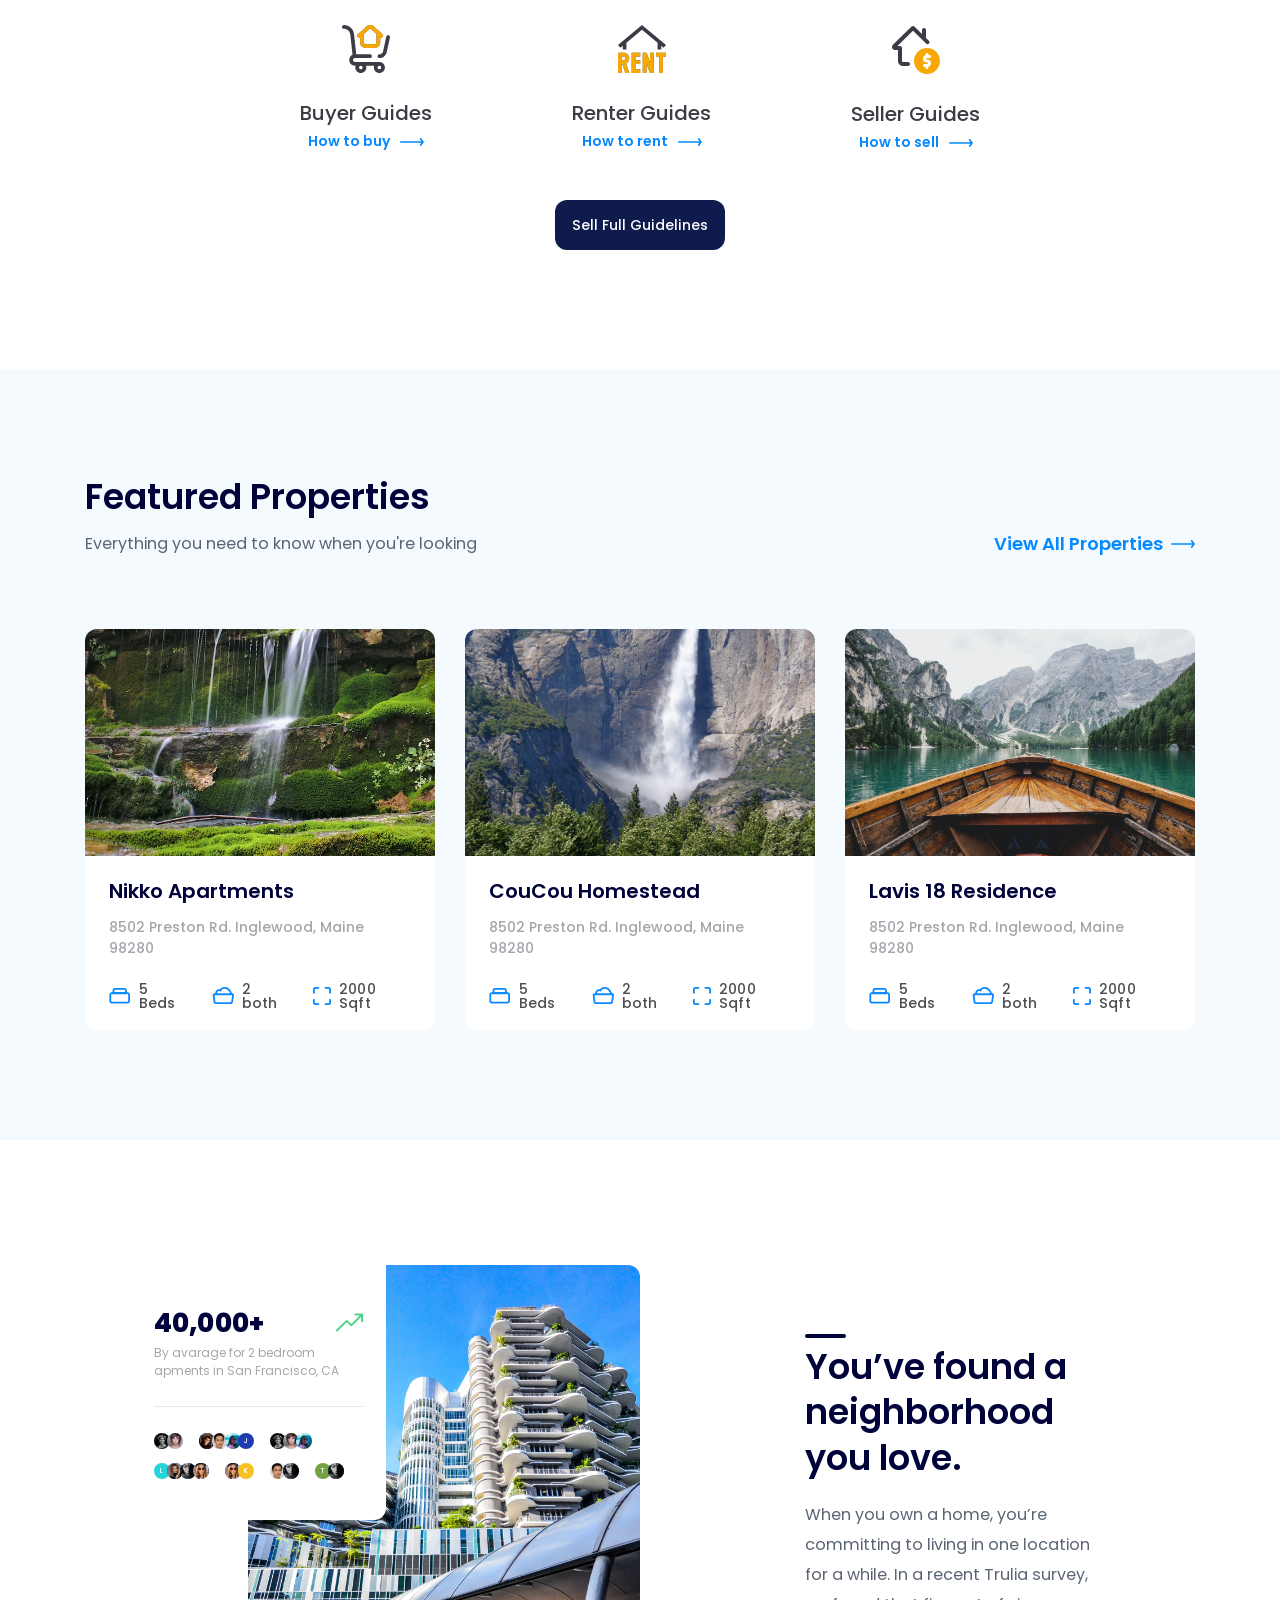
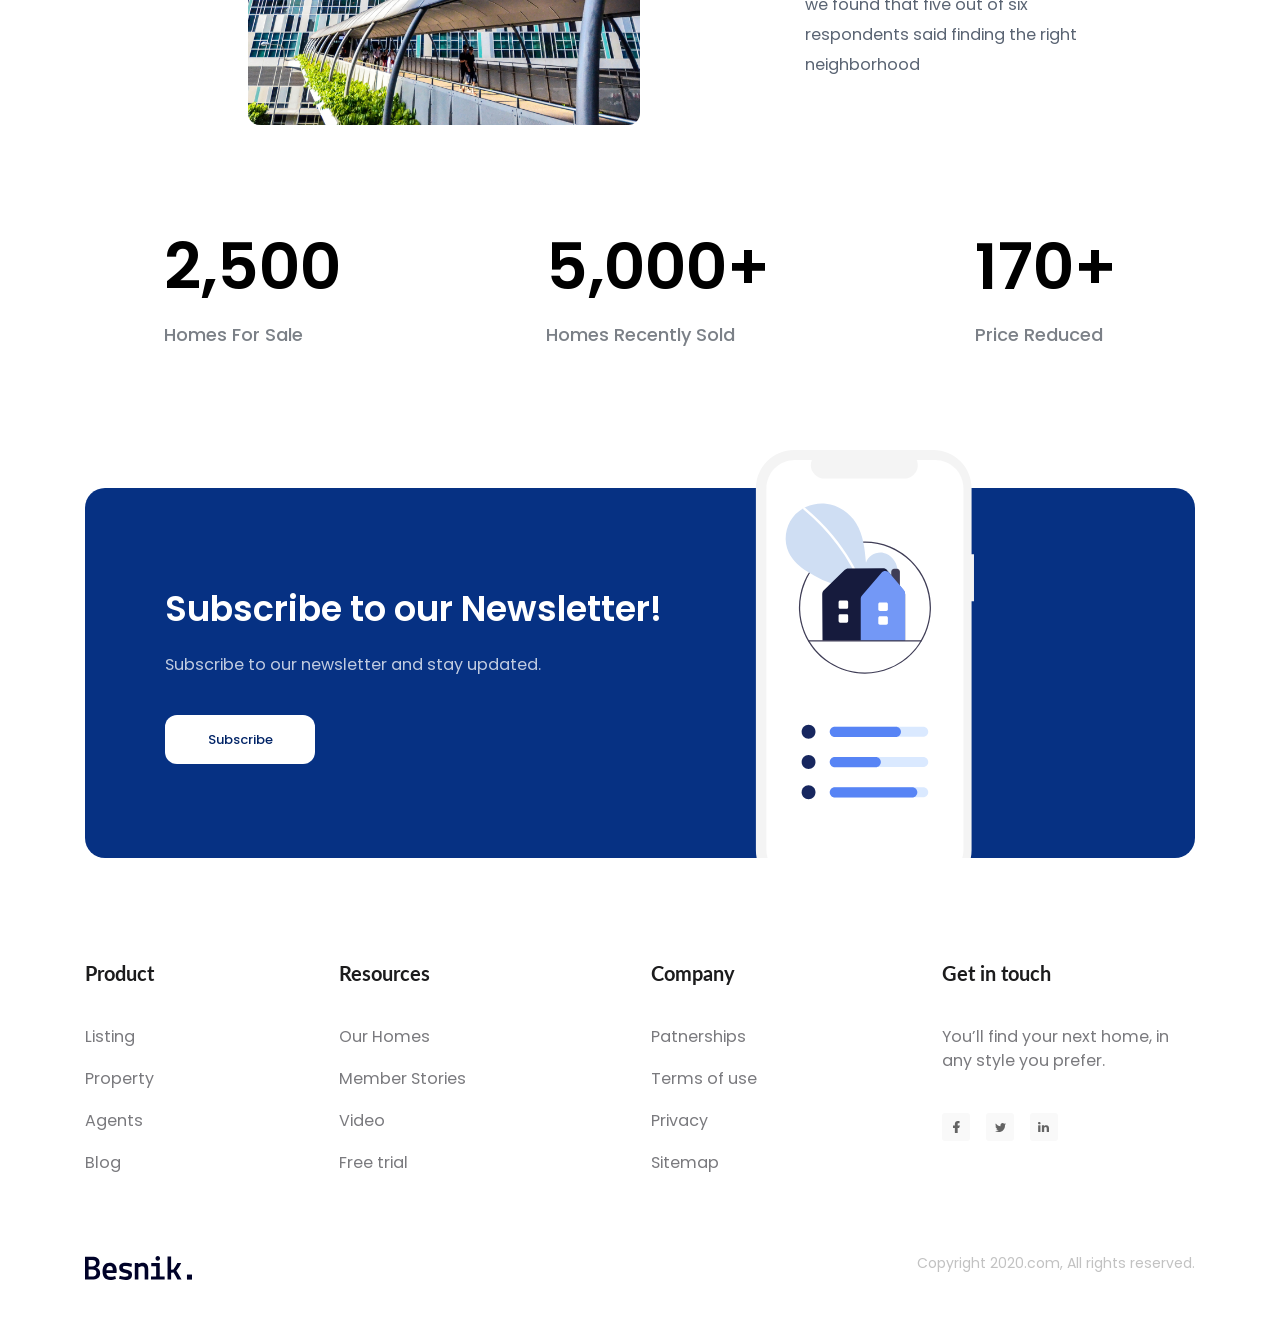
==== commit e36a36a3: "Dat lai vi tri main" ====
--- a/index.html
+++ b/index.html
@@ -16,54 +16,51 @@
         <title>Project 1</title>
     </head>
     <body>
+        <!-- Header -->
+        <header class="stick-header">
+            <div class="content">
+                <nav class="navbar">
+                    <!-- Logo -->
+                    <a href="#"
+                        ><img src="./assets/image/Logo.svg" alt="Besnik."
+                    /></a>
+                    <!-- Navigation -->
+                    <ul>
+                        <li><a href="#">Home</a></li>
+                        <li><a href="#services">Services</a></li>
+                        <li><a href="#features">Features</a></li>
+                        <li><a href="#resources">Resources</a></li>
+                        <li><a href="#contact">Contact</a></li>
+                    </ul>
+                    <!-- Action -->
+                    <div class="action">
+                        <a href="#!" class="action-link">Sign in</a>
+                        <a href="#!" class="btn btn-action">Sign out</a>
+                    </div>
+                </nav>
+            </div>
+        </header>
+        <div class="hero-wrap">
+            <div class="content">
+                <!-- Hero -->
+                <div class="infor">
+                    <p class="sub-title">Welcome to Besnik Agency</p>
+                    <h1 class="title">Discover a place you'll love to live.</h1>
+                    <p class="desc">
+                        Get the best real estate deals first, before they hit
+                        the mass market! HOT FORECLOSURE DEALS with one simple
+                        search.
+                    </p>
+                    <a href="#!" class="btn hero-cta">More About Us</a>
+                </div>
+                <img
+                    src="./assets/image/house illustration.svg"
+                    alt="Discover a place you'll love to live"
+                    class="hero-img"
+                />
+            </div>
+        </div>
         <main>
-            <!-- Header -->
-            <header class="stick-header">
-                <div class="content">
-                    <nav class="navbar">
-                        <!-- Logo -->
-                        <a href="#"
-                            ><img src="./assets/image/Logo.svg" alt="Besnik."
-                        /></a>
-                        <!-- Navigation -->
-                        <ul>
-                            <li><a href="#">Home</a></li>
-                            <li><a href="#services">Services</a></li>
-                            <li><a href="#features">Features</a></li>
-                            <li><a href="#resources">Resources</a></li>
-                            <li><a href="#contact">Contact</a></li>
-                        </ul>
-                        <!-- Action -->
-                        <div class="action">
-                            <a href="#!" class="action-link">Sign in</a>
-                            <a href="#!" class="btn btn-action">Sign out</a>
-                        </div>
-                    </nav>
-                </div>
-            </header>
-            <div class="hero-wrap">
-                <div class="content">
-                    <!-- Hero -->
-                    <div class="infor">
-                        <p class="sub-title">Welcome to Besnik Agency</p>
-                        <h1 class="title">
-                            Discover a place you'll love to live.
-                        </h1>
-                        <p class="desc">
-                            Get the best real estate deals first, before they
-                            hit the mass market! HOT FORECLOSURE DEALS with one
-                            simple search.
-                        </p>
-                        <a href="#!" class="btn hero-cta">More About Us</a>
-                    </div>
-                    <img
-                        src="./assets/image/house illustration.svg"
-                        alt="Discover a place you'll love to live"
-                        class="hero-img"
-                    />
-                </div>
-            </div>
-
             <!-- Client -->
             <div class="client">
                 <div class="content">
@@ -495,102 +492,91 @@
                     </div>
                 </div>
             </div>
-
-            <!-- Footer -->
-            <footer class="footer">
-                <div class="content">
-                    <div class="row row-top">
-                        <!-- Product column -->
-                        <div class="column">
-                            <h3 class="heading">Product</h3>
-                            <ul class="list">
-                                <li class="item">
-                                    <a href="" class="link">Listing</a>
-                                </li>
-                                <li class="item">
-                                    <a href="" class="link">Property</a>
-                                </li>
-                                <li class="item">
-                                    <a href="" class="link">Agents</a>
-                                </li>
-                                <li class="item">
-                                    <a href="" class="link">Blog</a>
-                                </li>
-                            </ul>
-                        </div>
-                        <!-- Resources column -->
-                        <div class="column">
-                            <h3 class="heading">Resources</h3>
-                            <ul class="list">
-                                <li class="item">
-                                    <a href="" class="link">Our Homes</a>
-                                </li>
-                                <li class="item">
-                                    <a href="" class="link">Member Stories</a>
-                                </li>
-                                <li class="item">
-                                    <a href="" class="link">Video</a>
-                                </li>
-                                <li class="item">
-                                    <a href="" class="link">Free trial</a>
-                                </li>
-                            </ul>
-                        </div>
-                        <!-- Company column -->
-                        <div class="column">
-                            <h3 class="heading">Company</h3>
-                            <ul class="list">
-                                <li class="item">
-                                    <a href="" class="link">Patnerships</a>
-                                </li>
-                                <li class="item">
-                                    <a href="" class="link">Terms of use</a>
-                                </li>
-                                <li class="item">
-                                    <a href="" class="link">Privacy</a>
-                                </li>
-                                <li class="item">
-                                    <a href="" class="link">Sitemap</a>
-                                </li>
-                            </ul>
-                        </div>
-                        <!-- Get in touch column -->
-                        <div class="column">
-                            <h3 class="heading">Get in touch</h3>
-                            <p class="desc">
-                                You’ll find your next home, in any style you
-                                prefer.
-                            </p>
-                            <div class="icon-link">
-                                <a href="" class="social-link">
-                                    <img
-                                        src="./assets/image/Facebook.svg"
-                                        alt=""
-                                    />
-                                </a>
-                                <a href="" class="social-link">
-                                    <img
-                                        src="./assets/image/Twitter.svg"
-                                        alt=""
-                                    />
-                                </a>
-                                <a href="" class="social-link">
-                                    <img
-                                        src="./assets/image/inlink.svg"
-                                        alt=""
-                                    />
-                                </a>
-                            </div>
-                        </div>
-                    </div>
-                    <div class="row row-bottom">
-                        <img src="./assets/image/Logo.svg" alt="Besnik." />
-                        <p class="copy-right">
-                            Copyright 2020.com, All rights reserved.
+        </main>
+        <!-- Footer -->
+        <footer class="footer">
+            <div class="content">
+                <div class="row row-top">
+                    <!-- Product column -->
+                    <div class="column">
+                        <h3 class="heading">Product</h3>
+                        <ul class="list">
+                            <li class="item">
+                                <a href="" class="link">Listing</a>
+                            </li>
+                            <li class="item">
+                                <a href="" class="link">Property</a>
+                            </li>
+                            <li class="item">
+                                <a href="" class="link">Agents</a>
+                            </li>
+                            <li class="item">
+                                <a href="" class="link">Blog</a>
+                            </li>
+                        </ul>
+                    </div>
+                    <!-- Resources column -->
+                    <div class="column">
+                        <h3 class="heading">Resources</h3>
+                        <ul class="list">
+                            <li class="item">
+                                <a href="" class="link">Our Homes</a>
+                            </li>
+                            <li class="item">
+                                <a href="" class="link">Member Stories</a>
+                            </li>
+                            <li class="item">
+                                <a href="" class="link">Video</a>
+                            </li>
+                            <li class="item">
+                                <a href="" class="link">Free trial</a>
+                            </li>
+                        </ul>
+                    </div>
+                    <!-- Company column -->
+                    <div class="column">
+                        <h3 class="heading">Company</h3>
+                        <ul class="list">
+                            <li class="item">
+                                <a href="" class="link">Patnerships</a>
+                            </li>
+                            <li class="item">
+                                <a href="" class="link">Terms of use</a>
+                            </li>
+                            <li class="item">
+                                <a href="" class="link">Privacy</a>
+                            </li>
+                            <li class="item">
+                                <a href="" class="link">Sitemap</a>
+                            </li>
+                        </ul>
+                    </div>
+                    <!-- Get in touch column -->
+                    <div class="column">
+                        <h3 class="heading">Get in touch</h3>
+                        <p class="desc">
+                            You’ll find your next home, in any style you prefer.
                         </p>
-                    </div>
-                </div>
-            </footer>
-        </main>
+                        <div class="icon-link">
+                            <a href="" class="social-link">
+                                <img src="./assets/image/Facebook.svg" alt="" />
+                            </a>
+                            <a href="" class="social-link">
+                                <img src="./assets/image/Twitter.svg" alt="" />
+                            </a>
+                            <a href="" class="social-link">
+                                <img src="./assets/image/inlink.svg" alt="" />
+                            </a>
+                        </div>
+                    </div>
+                </div>
+                <div class="row row-bottom">
+                    <img src="./assets/image/Logo.svg" alt="Besnik." />
+                    <p class="copy-right">
+                        Copyright 2020.com, All rights reserved.
+                    </p>
+                </div>
+            </div>
+        </footer>
     </body>
 </html>
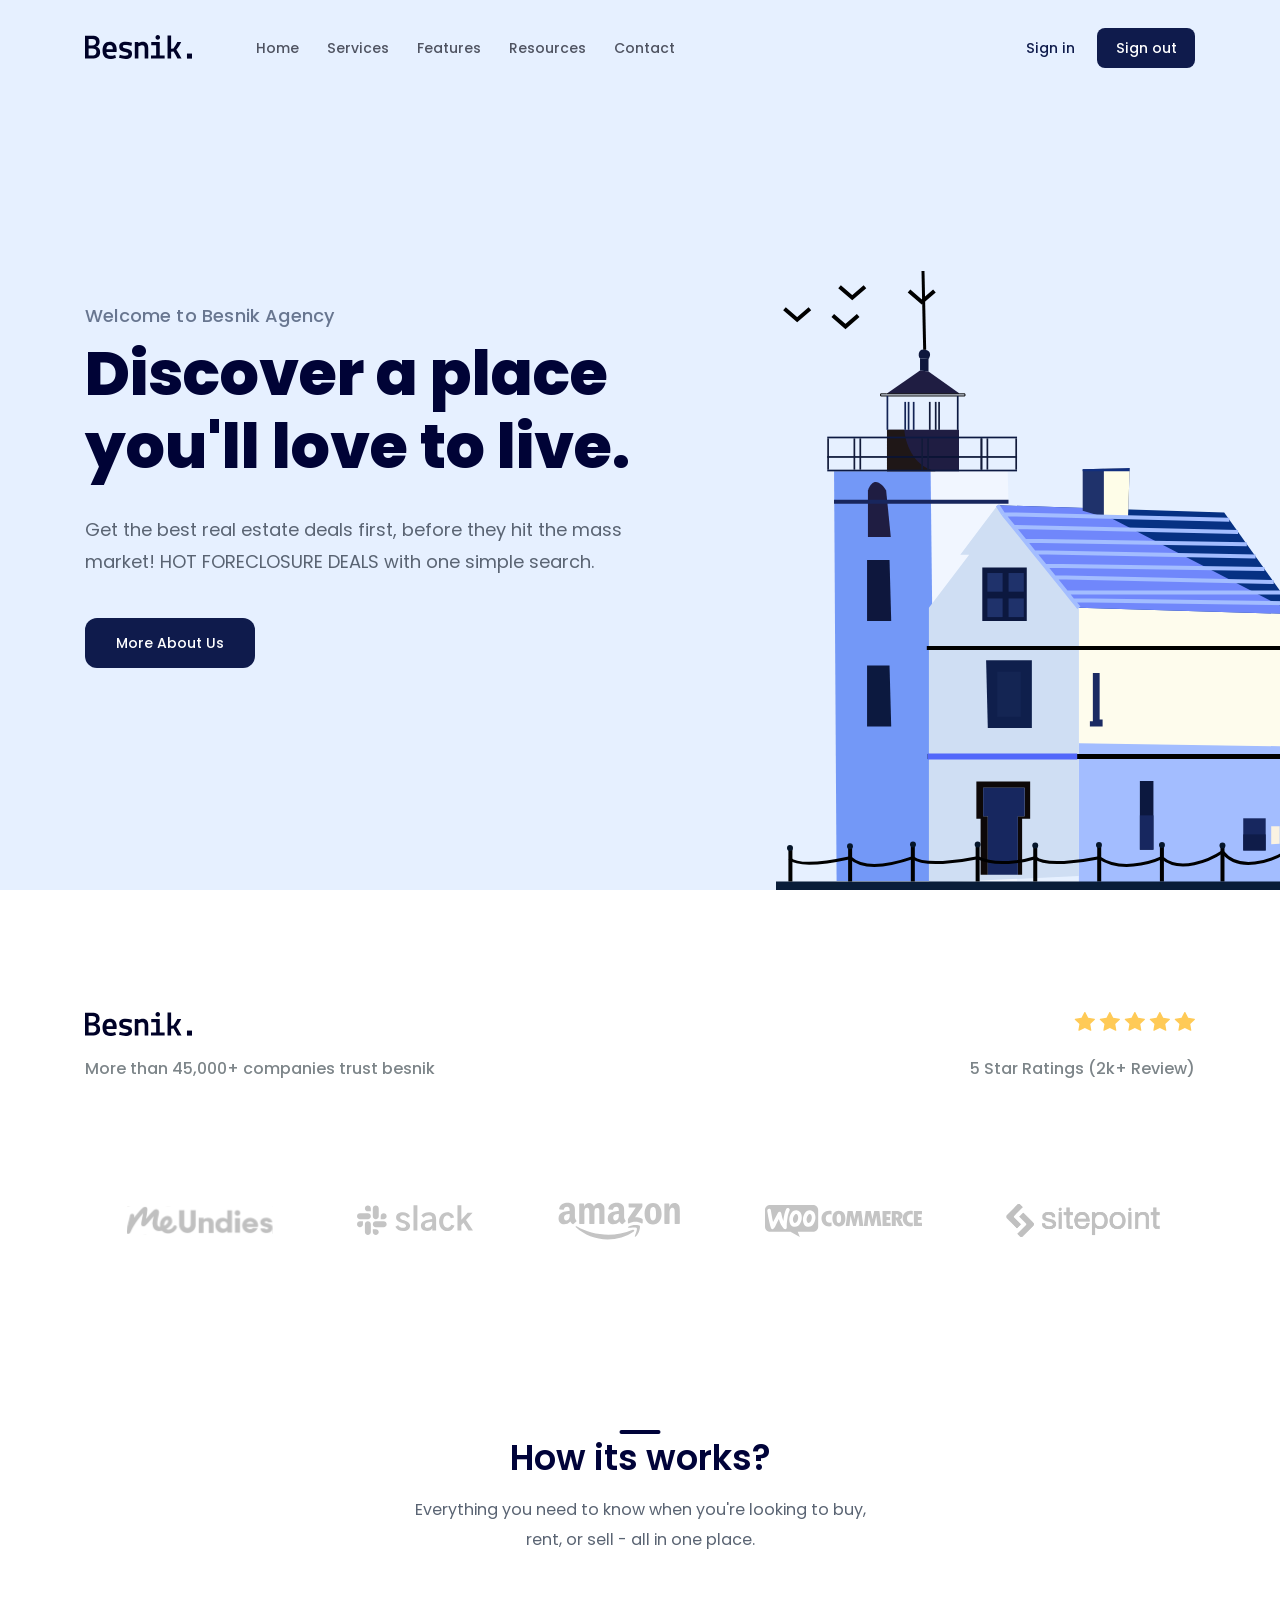
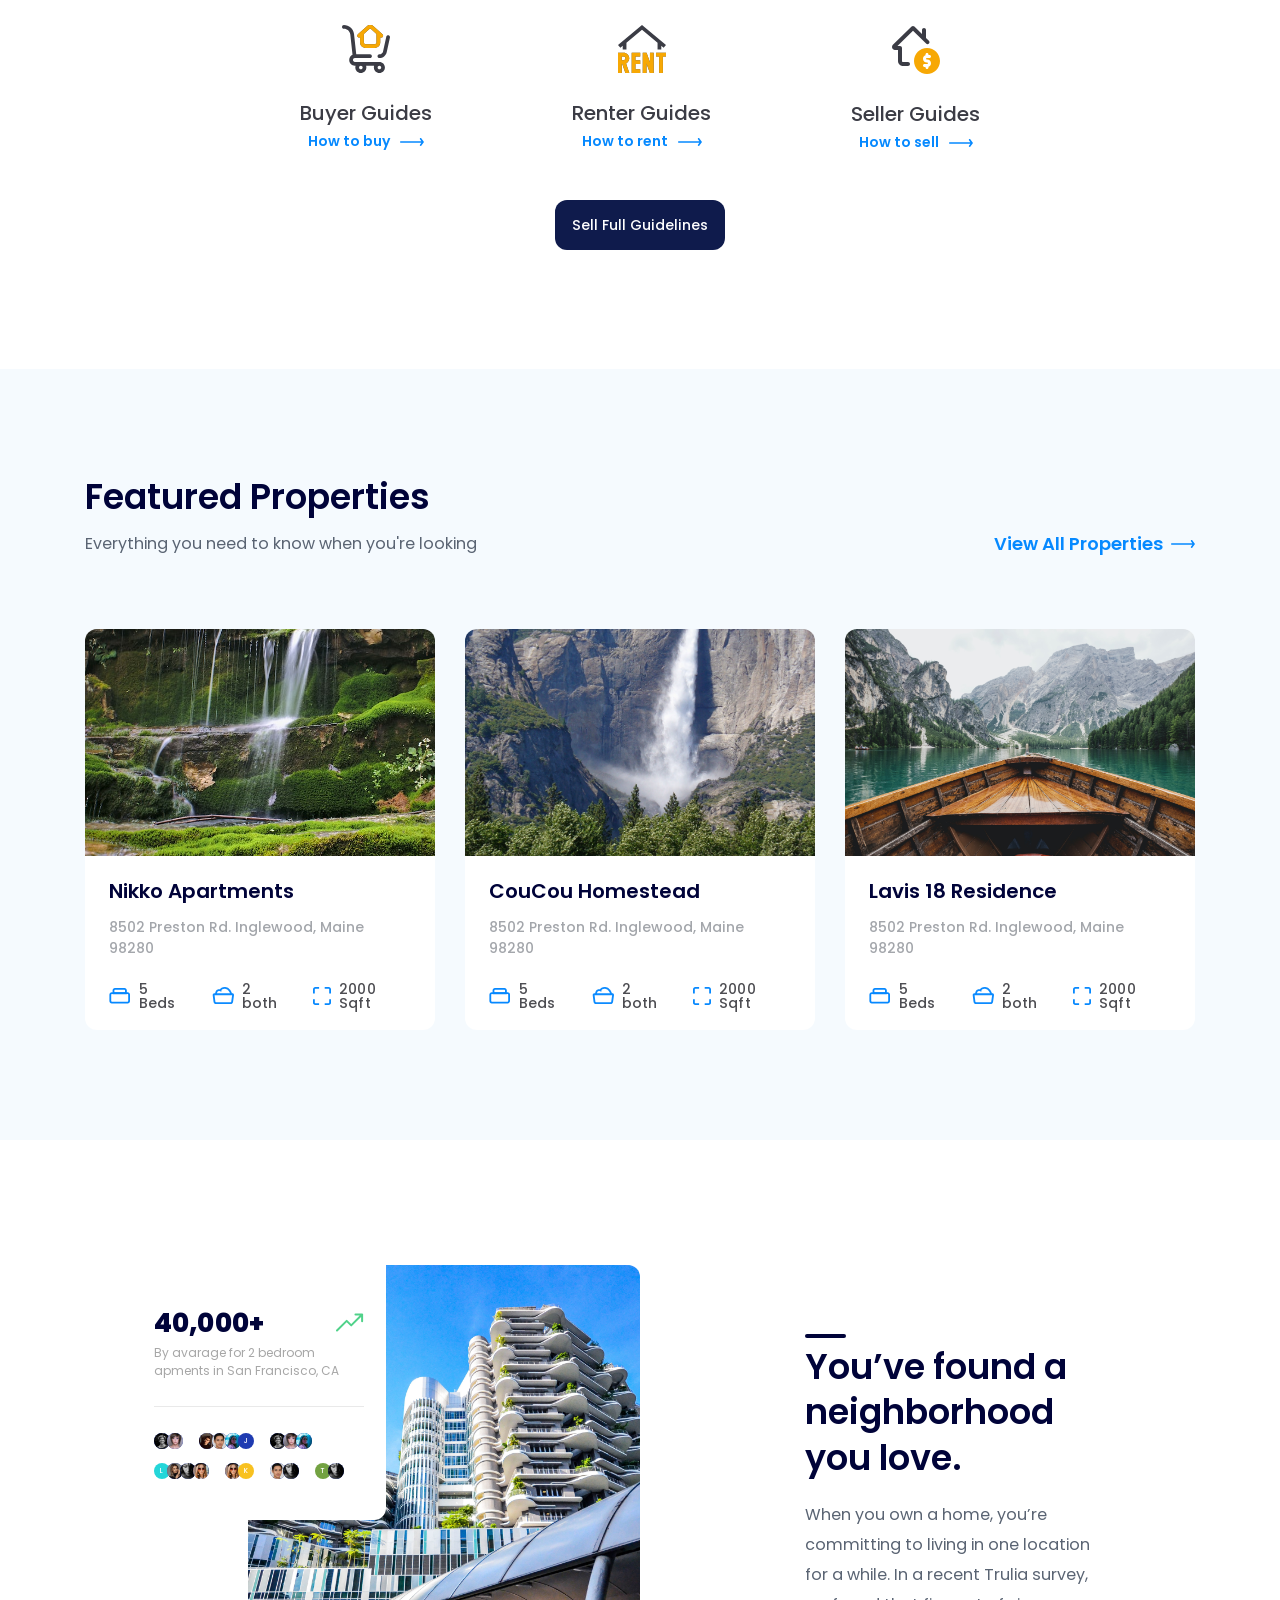
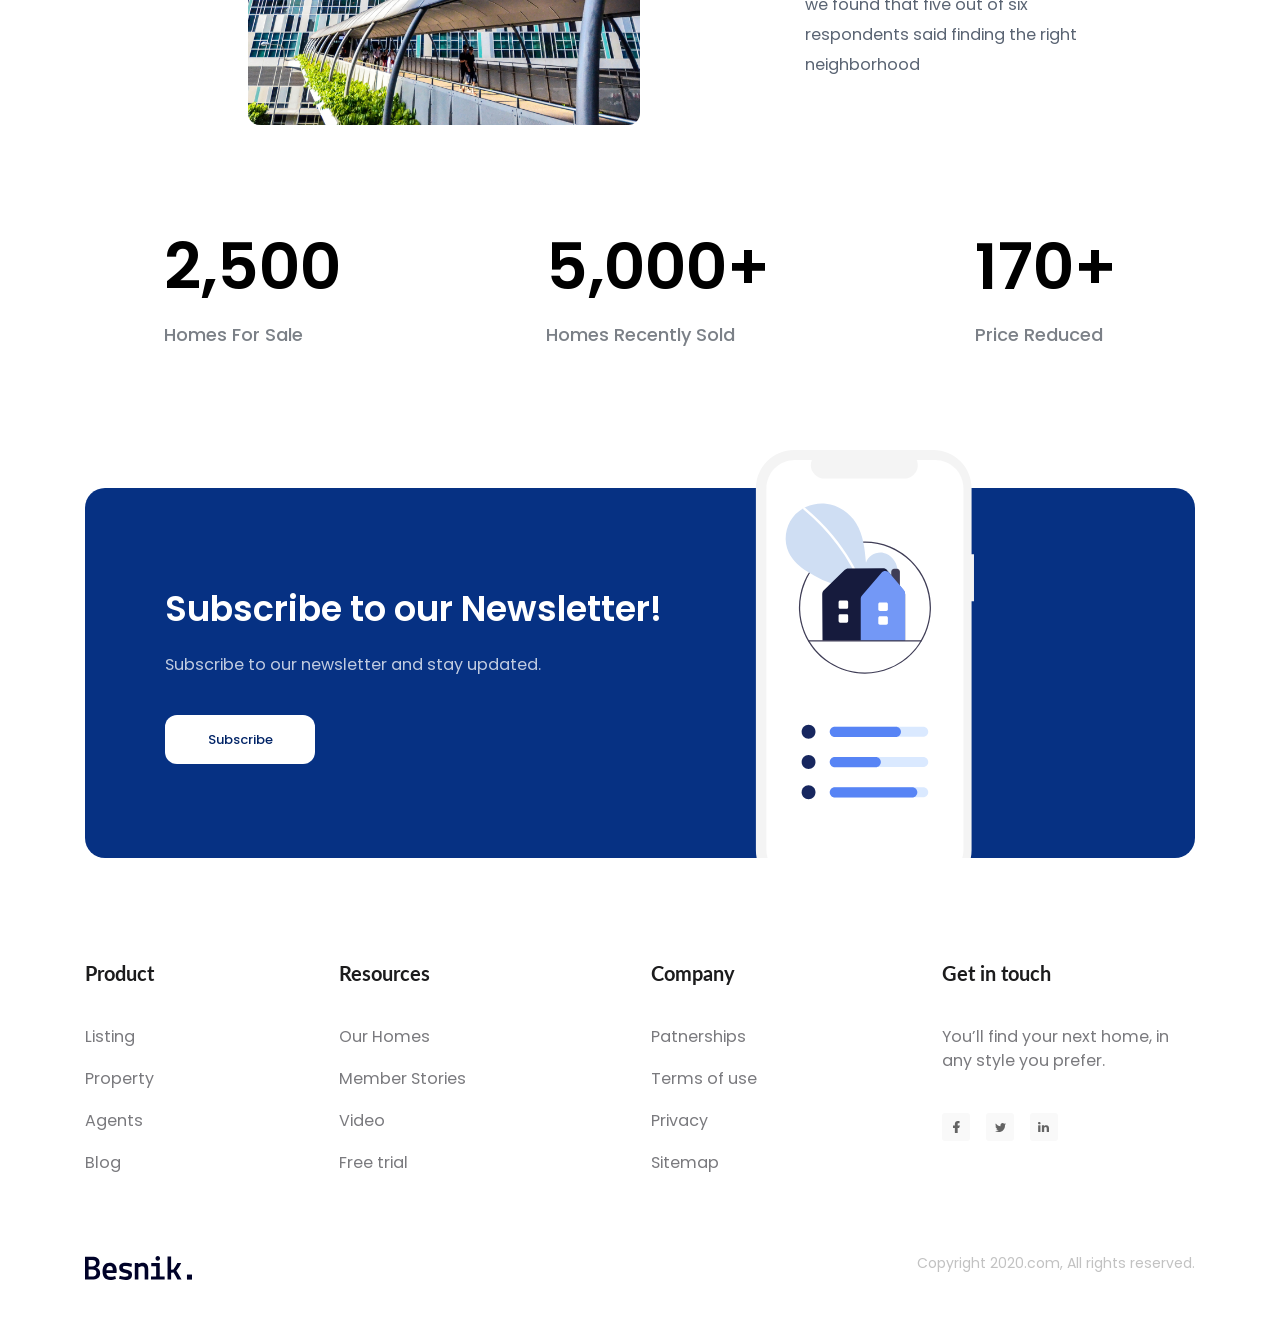
==== commit 409835b4: "Them favicon" ====
--- a/index.html
+++ b/index.html
@@ -14,6 +14,83 @@
         <link rel="stylesheet" href="./assets/font/stylesheet.css" />
         <link rel="stylesheet" href="./assets/css/style.css" />
         <title>Project 1</title>
+        <!-- Favicon -->
+        <link
+            rel="apple-touch-icon"
+            sizes="57x57"
+            href="./assets/favicon/apple-icon-57x57.png"
+        />
+        <link
+            rel="apple-touch-icon"
+            sizes="60x60"
+            href="./assets/favicon/apple-icon-60x60.png"
+        />
+        <link
+            rel="apple-touch-icon"
+            sizes="72x72"
+            href="./assets/favicon/apple-icon-72x72.png"
+        />
+        <link
+            rel="apple-touch-icon"
+            sizes="76x76"
+            href="./assets/favicon/apple-icon-76x76.png"
+        />
+        <link
+            rel="apple-touch-icon"
+            sizes="114x114"
+            href="./assets/favicon/apple-icon-114x114.png"
+        />
+        <link
+            rel="apple-touch-icon"
+            sizes="120x120"
+            href="./assets/favicon/apple-icon-120x120.png"
+        />
+        <link
+            rel="apple-touch-icon"
+            sizes="144x144"
+            href="./assets/favicon/apple-icon-144x144.png"
+        />
+        <link
+            rel="apple-touch-icon"
+            sizes="152x152"
+            href="./assets/favicon/apple-icon-152x152.png"
+        />
+        <link
+            rel="apple-touch-icon"
+            sizes="180x180"
+            href="./assets/favicon/apple-icon-180x180.png"
+        />
+        <link
+            rel="icon"
+            type="image/png"
+            sizes="192x192"
+            href="./assets/favicon/android-icon-192x192.png"
+        />
+        <link
+            rel="icon"
+            type="image/png"
+            sizes="32x32"
+            href="./assets/favicon/favicon-32x32.png"
+        />
+        <link
+            rel="icon"
+            type="image/png"
+            sizes="96x96"
+            href="./assets/favicon/favicon-96x96.png"
+        />
+        <link
+            rel="icon"
+            type="image/png"
+            sizes="16x16"
+            href="./assets/favicon/favicon-16x16.png"
+        />
+        <link rel="manifest" href="./assets/favicon/manifest.json" />
+        <meta name="msapplication-TileColor" content="#ffffff" />
+        <meta
+            name="msapplication-TileImage"
+            content="./assets/favicon/ms-icon-144x144.png"
+        />
+        <meta name="theme-color" content="#ffffff" />
     </head>
     <body>
         <!-- Header -->
@@ -26,11 +103,17 @@
                     /></a>
                     <!-- Navigation -->
                     <ul>
-                        <li><a href="#">Home</a></li>
-                        <li><a href="#services">Services</a></li>
-                        <li><a href="#features">Features</a></li>
-                        <li><a href="#resources">Resources</a></li>
-                        <li><a href="#contact">Contact</a></li>
+                        <li class="home"><a href="#">Home</a></li>
+                        <li class="services">
+                            <a href="#services">Services</a>
+                        </li>
+                        <li class="features">
+                            <a href="#features">Features</a>
+                        </li>
+                        <li class="resources">
+                            <a href="#resources">Resources</a>
+                        </li>
+                        <li class="contact"><a href="#contact">Contact</a></li>
                     </ul>
                     <!-- Action -->
                     <div class="action">
@@ -578,5 +661,7 @@
                 </div>
             </div>
         </footer>
+        <script src="./assets/JS/jquery-3.6.3.min.js"></script>
+        <script src="./project1.js"></script>
     </body>
 </html>
--- a/assets/css/style.css
+++ b/assets/css/style.css
@@ -18,6 +18,9 @@
 /* Common */
 a {
     text-decoration: none;
+}
+.active {
+    text-decoration: underline;
 }
 .btn {
     display: inline-block;
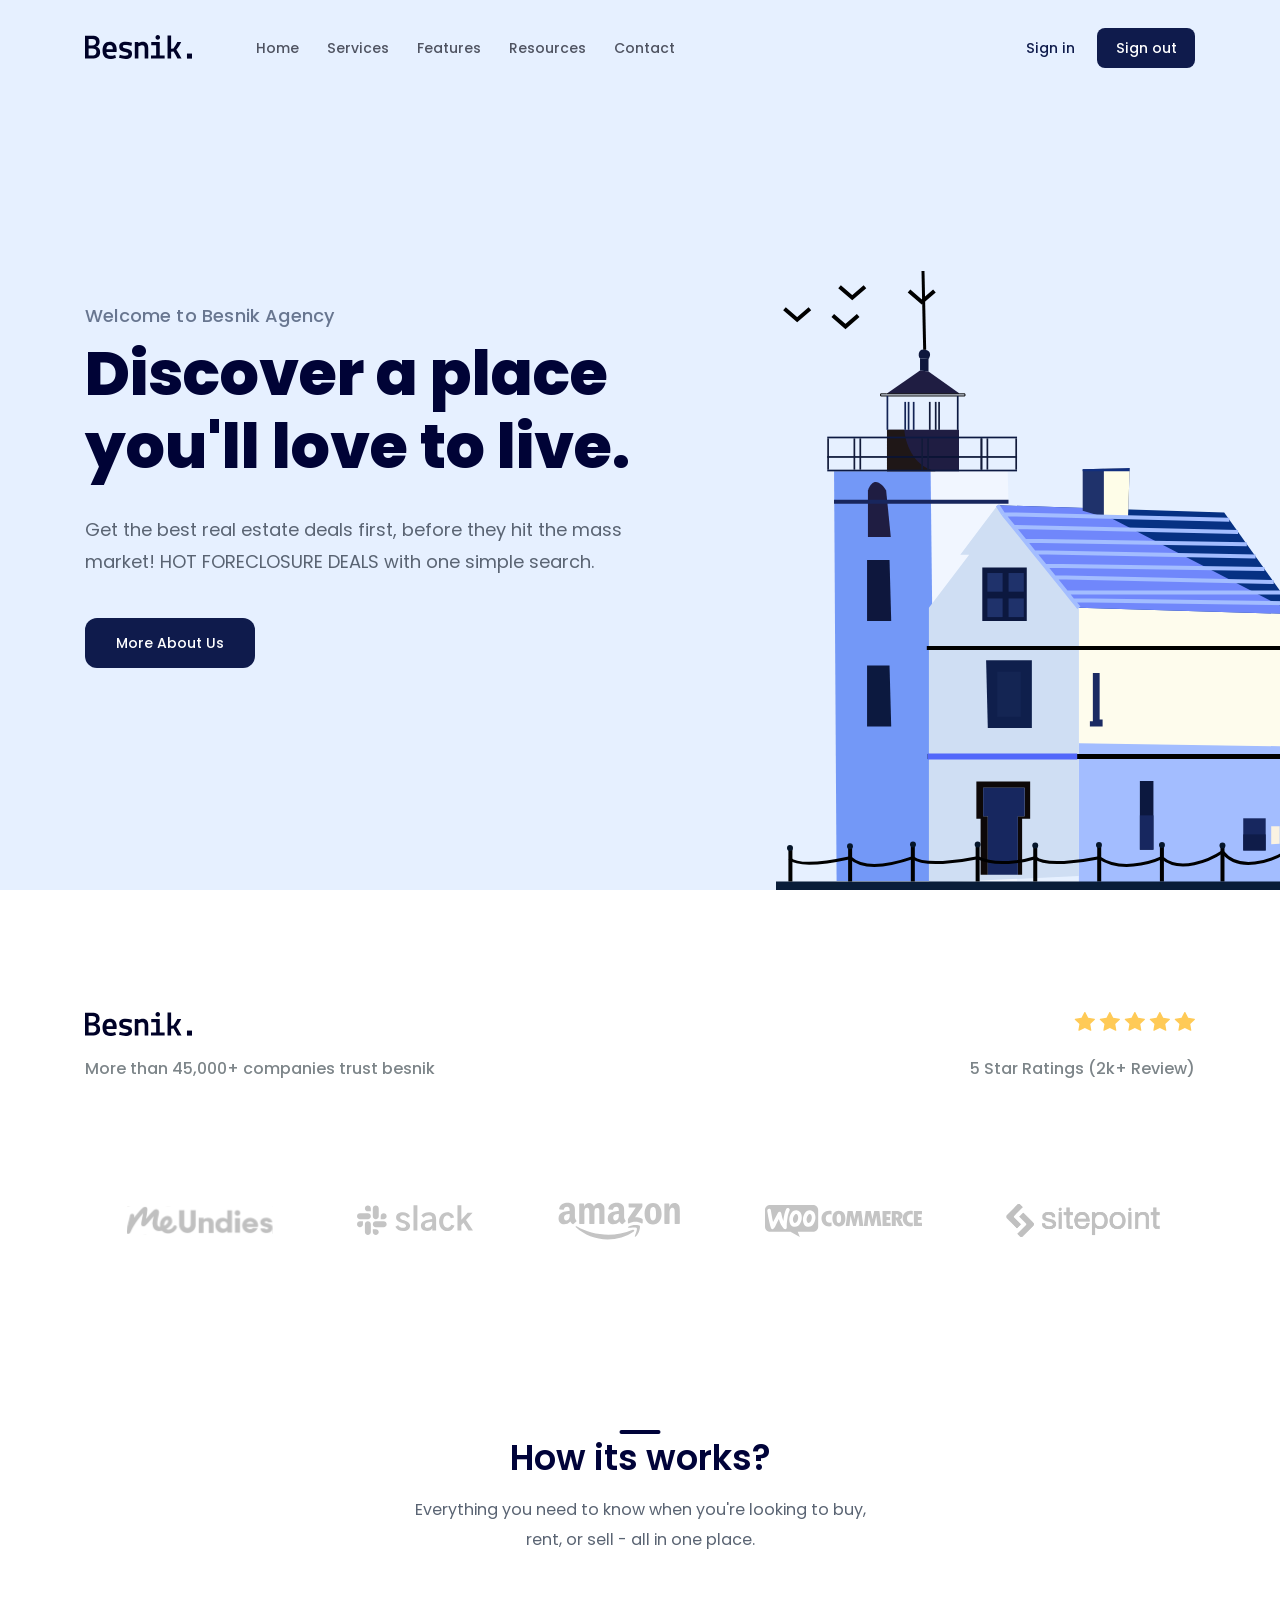
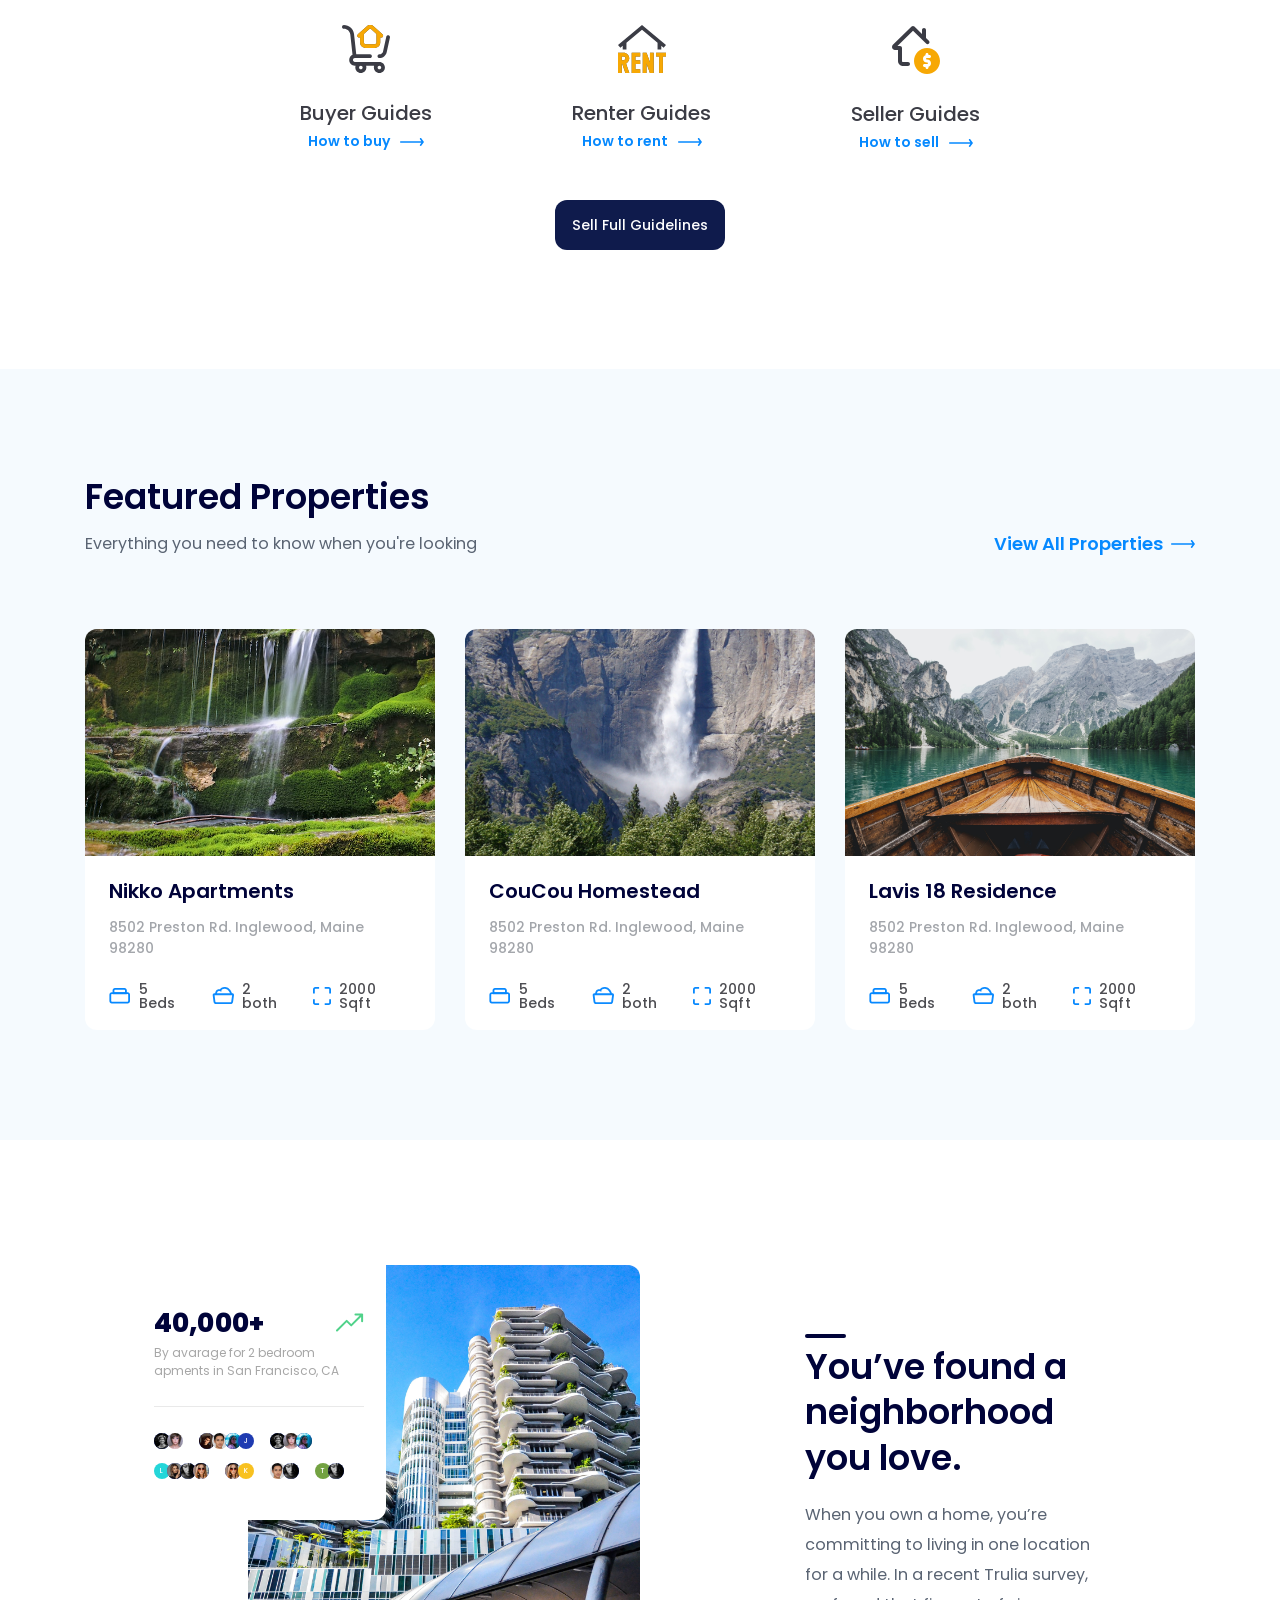
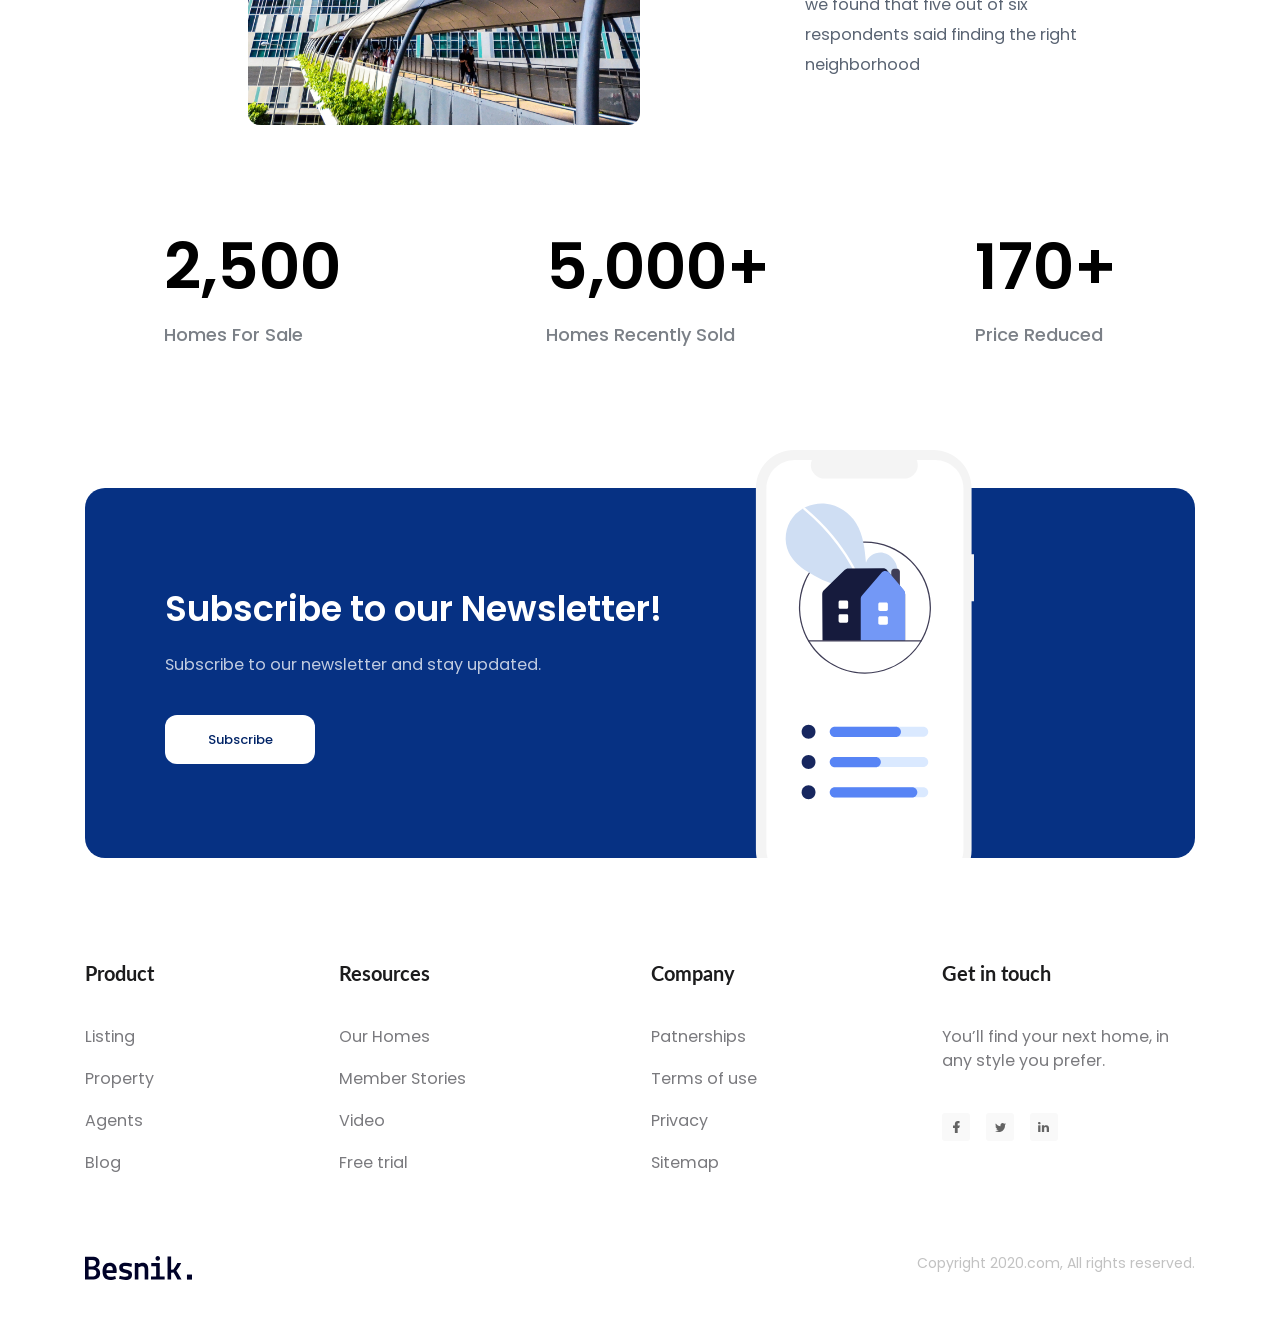
==== commit b88ae6d2: "..." ====
--- a/index.html
+++ b/index.html
@@ -93,6 +93,8 @@
         <meta name="theme-color" content="#ffffff" />
     </head>
     <body>
+        <script src="./assets/JS/jquery-3.6.3.min.js"></script>
+        <script src="./project1.js"></script>
         <!-- Header -->
         <header class="stick-header">
             <div class="content">
@@ -661,7 +663,5 @@
                 </div>
             </div>
         </footer>
-        <script src="./assets/JS/jquery-3.6.3.min.js"></script>
-        <script src="./project1.js"></script>
     </body>
 </html>
